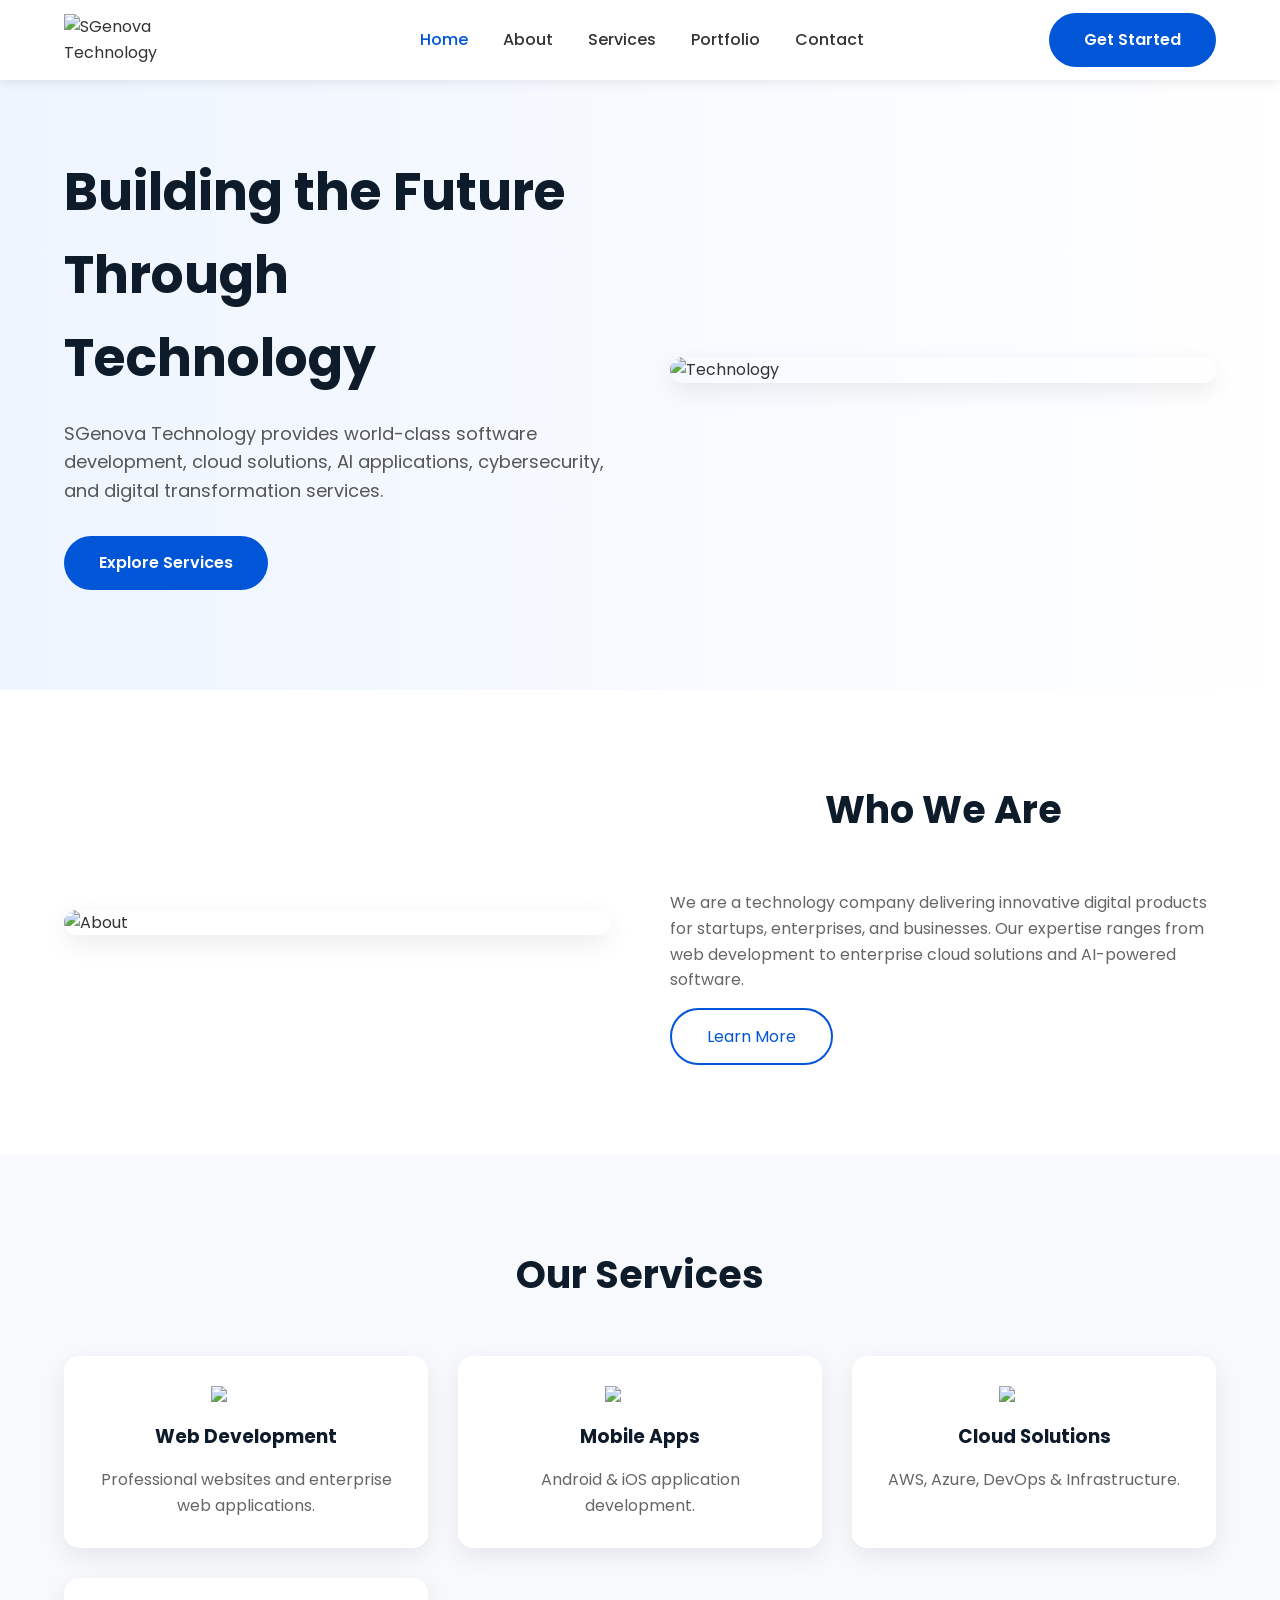
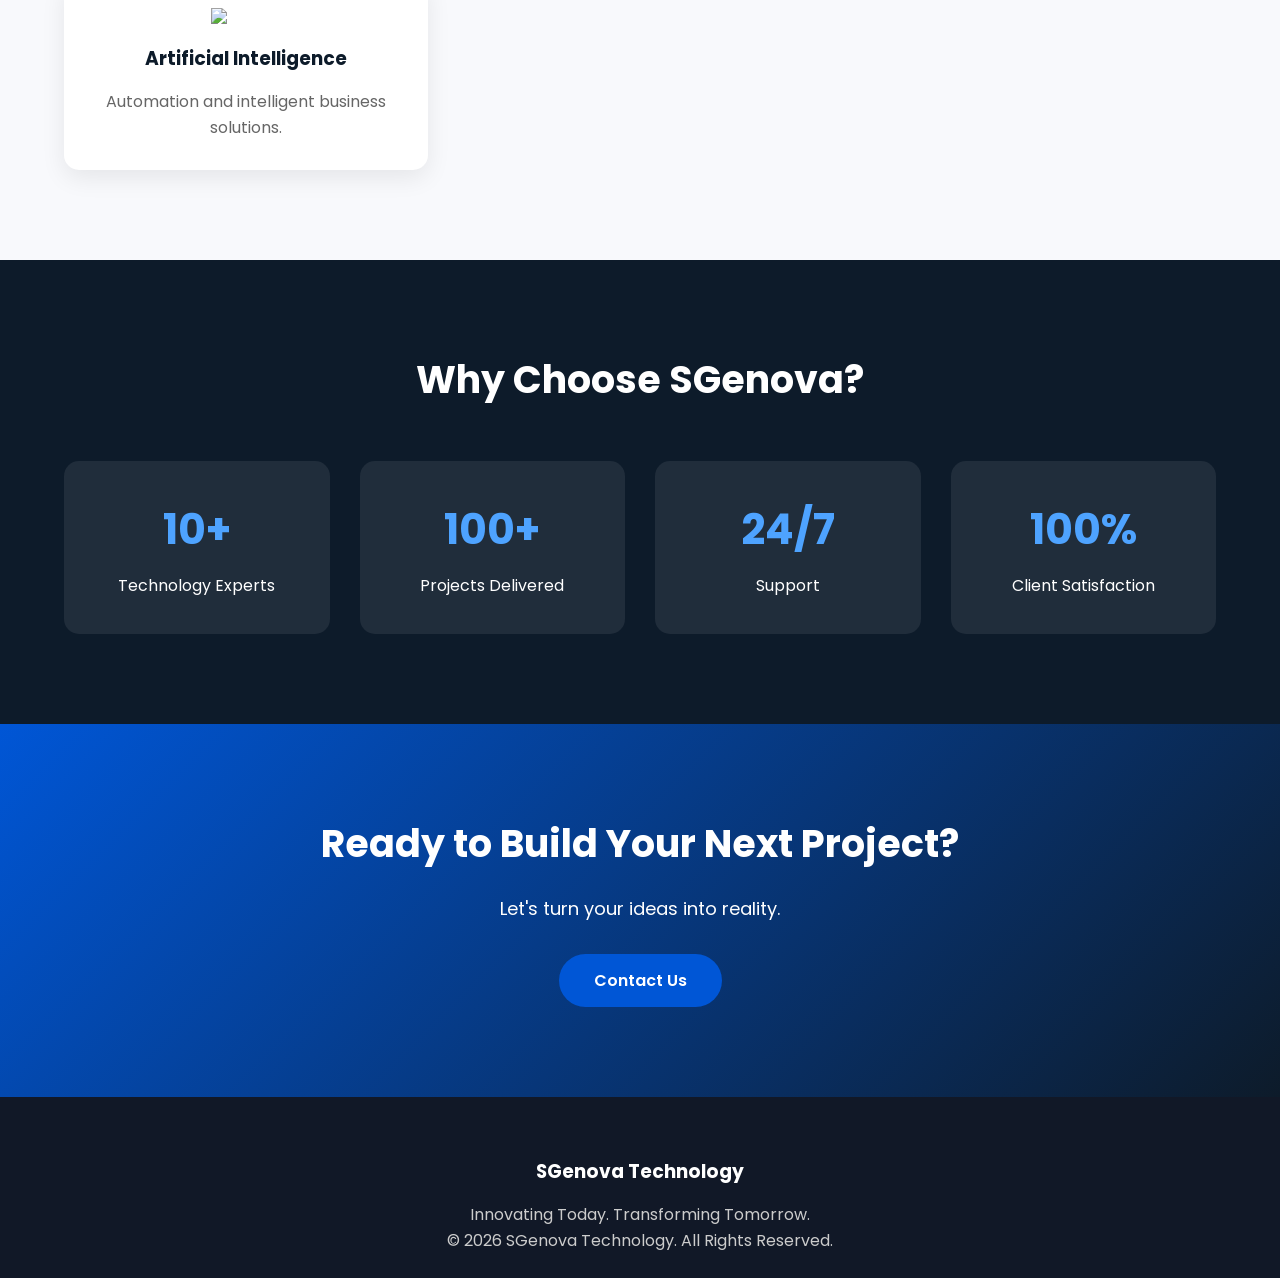
==== Frontend/index.html @ 68a5938a "c1" ====
<!DOCTYPE html>
<html lang="en">

<head>

    <meta charset="UTF-8">

    <meta name="viewport" content="width=device-width, initial-scale=1.0">

    <title>SGenova Technology | Digital Innovation</title>

    <link rel="stylesheet" href="css/style.css">

    <link rel="stylesheet" href="css/responsive.css">

    <link rel="stylesheet" href="css/animations.css">

    <link rel="preconnect" href="https://fonts.googleapis.com">

    <link rel="preconnect" href="https://fonts.gstatic.com" crossorigin>

    <link href="https://fonts.googleapis.com/css2?family=Poppins:wght@300;400;500;600;700;800&display=swap"
        rel="stylesheet">

</head>

<body>

    <!-- Header -->

    <header>

        <div class="container">

            <nav>

                <div class="logo">

                    <img src="images/logo.png" alt="SGenova Technology">

                </div>

                <ul>

                    <li><a href="index.html" class="active">Home</a></li>

                    <li><a href="about.html">About</a></li>

                    <li><a href="services.html">Services</a></li>

                    <li><a href="portfolio.html">Portfolio</a></li>

                    <li><a href="contact.html">Contact</a></li>

                </ul>

                <a href="contact.html" class="btn">Get Started</a>

            </nav>

        </div>

    </header>



    <!-- Hero -->

    <section class="hero">

        <div class="container hero-content">

            <div class="hero-text">

                <h1>Building the Future Through Technology</h1>

                <p>

                    SGenova Technology provides world-class software development,

                    cloud solutions, AI applications, cybersecurity,

                    and digital transformation services.

                </p>

                <a href="services.html" class="btn">Explore Services</a>

            </div>

            <div class="hero-image">

                <img src="images/hero-bg.jpg" alt="Technology">

            </div>

        </div>

    </section>



    <!-- About -->

    <section class="about-preview">

        <div class="container grid-2">

            <img src="images/about.jpg" alt="About">

            <div>

                <h2>Who We Are</h2>

                <p>

                    We are a technology company delivering innovative digital

                    products for startups, enterprises, and businesses.

                    Our expertise ranges from web development to enterprise

                    cloud solutions and AI-powered software.

                </p>

                <a href="about.html" class="btn-outline">Learn More</a>

            </div>

        </div>

    </section>



    <!-- Services -->

    <section class="services">

        <div class="container">

            <h2>Our Services</h2>

            <div class="cards">

                <div class="card">

                    <img src="images/web-development.png">

                    <h3>Web Development</h3>

                    <p>Professional websites and enterprise web applications.</p>

                </div>

                <div class="card">

                    <img src="images/mobile-app.png">

                    <h3>Mobile Apps</h3>

                    <p>Android & iOS application development.</p>

                </div>

                <div class="card">

                    <img src="images/cloud.png">

                    <h3>Cloud Solutions</h3>

                    <p>AWS, Azure, DevOps & Infrastructure.</p>

                </div>

                <div class="card">

                    <img src="images/ai.png">

                    <h3>Artificial Intelligence</h3>

                    <p>Automation and intelligent business solutions.</p>

                </div>

            </div>

        </div>

    </section>



    <!-- Why Choose -->

    <section class="why">

        <div class="container">

            <h2>Why Choose SGenova?</h2>

            <div class="features">

                <div>

                    <h3>10+</h3>

                    <p>Technology Experts</p>

                </div>

                <div>

                    <h3>100+</h3>

                    <p>Projects Delivered</p>

                </div>

                <div>

                    <h3>24/7</h3>

                    <p>Support</p>

                </div>

                <div>

                    <h3>100%</h3>

                    <p>Client Satisfaction</p>

                </div>

            </div>

        </div>

    </section>



    <!-- CTA -->

    <section class="cta">

        <div class="container">

            <h2>Ready to Build Your Next Project?</h2>

            <p>Let's turn your ideas into reality.</p>

            <a href="contact.html" class="btn">Contact Us</a>

        </div>

    </section>



    <!-- Footer -->

    <footer>

        <div class="container">

            <h3>SGenova Technology</h3>

            <p>Innovating Today. Transforming Tomorrow.</p>

            <p>© 2026 SGenova Technology. All Rights Reserved.</p>

        </div>

    </footer>

    <script src="js/script.js"></script>

</body>

</html>
---- Frontend/css/style.css ----
/*====================================
    SGenova Technologies
    Main Stylesheet
=====================================*/

/* Google Font */
@import url('https://fonts.googleapis.com/css2?family=Poppins:wght@300;400;500;600;700;800&display=swap');

/* Reset */

*{
    margin:0;
    padding:0;
    box-sizing:border-box;
}

html{
    scroll-behavior:smooth;
}

body{
    font-family:'Poppins',sans-serif;
    line-height:1.6;
    color:#333;
    background:#fff;
}

/* Variables */

:root{

    --primary:#0056d6;
    --secondary:#0d1b2a;
    --light:#f5f7fa;
    --white:#ffffff;
    --dark:#222;
    --shadow:0 8px 25px rgba(0,0,0,.08);

}

/* Container */

.container{

    width:90%;
    max-width:1200px;
    margin:auto;

}

/* Images */

img{

    width:100%;
    display:block;

}

/* Links */

a{

    text-decoration:none;

}

/* Lists */

ul{

    list-style:none;

}

/* Buttons */

.btn{

    display:inline-block;
    padding:14px 35px;
    background:var(--primary);
    color:#fff;
    border-radius:50px;
    font-weight:600;
    transition:.3s;

}

.btn:hover{

    background:#003f9e;
    transform:translateY(-3px);

}

.btn-outline{

    display:inline-block;
    padding:14px 35px;
    border:2px solid var(--primary);
    color:var(--primary);
    border-radius:50px;
    transition:.3s;

}

.btn-outline:hover{

    background:var(--primary);
    color:#fff;

}

/* Header */

header{

    position:fixed;
    width:100%;
    top:0;
    left:0;
    background:#fff;
    box-shadow:0 3px 10px rgba(0,0,0,.08);
    z-index:1000;

}

nav{

    display:flex;
    justify-content:space-between;
    align-items:center;
    height:80px;

}

.logo img{

    width:170px;

}

nav ul{

    display:flex;
    gap:35px;

}

nav ul li a{

    color:#333;
    font-weight:500;
    transition:.3s;

}

nav ul li a:hover,
nav ul li a.active{

    color:var(--primary);

}

/* Hero */

.hero{

    padding:150px 0 100px;
    background:linear-gradient(to right,#eef5ff,#ffffff);

}

.hero-content{

    display:grid;
    grid-template-columns:repeat(2,1fr);
    gap:60px;
    align-items:center;

}

.hero-text h1{

    font-size:52px;
    color:var(--secondary);
    margin-bottom:20px;

}

.hero-text p{

    font-size:18px;
    margin-bottom:30px;
    color:#555;

}

.hero-image img{

    border-radius:20px;
    box-shadow:var(--shadow);

}

/* Common Sections */

section{

    padding:90px 0;

}

section h2{

    text-align:center;
    font-size:38px;
    color:var(--secondary);
    margin-bottom:50px;

}

/* Grid */

.grid-2{

    display:grid;
    grid-template-columns:repeat(2,1fr);
    gap:60px;
    align-items:center;

}

/* Cards */

.cards{

    display:grid;
    grid-template-columns:repeat(auto-fit,minmax(280px,1fr));
    gap:30px;

}

.card{

    background:#fff;
    padding:30px;
    border-radius:15px;
    box-shadow:var(--shadow);
    transition:.3s;

}

.card:hover{

    transform:translateY(-10px);

}

.card img{

    width:80px;
    margin-bottom:20px;

}

.card h3{

    margin-bottom:15px;
    color:var(--secondary);

}

.card p{

    color:#666;

}



/*====================================
    ABOUT SECTION
=====================================*/

.about-preview img,
.about-company img{
    border-radius:15px;
    box-shadow:var(--shadow);
}

.about-preview p,
.about-company p{
    margin:15px 0;
    color:#666;
    font-size:16px;
}

/*====================================
    PAGE BANNER
=====================================*/

.page-banner{
    background:linear-gradient(135deg,#0056d6,#0d1b2a);
    color:#fff;
    text-align:center;
    padding:140px 0 80px;
}

.page-banner h1{
    font-size:48px;
    margin-bottom:15px;
}

.page-banner p{
    font-size:18px;
    opacity:.9;
}

/*====================================
    SERVICES
=====================================*/

.services{
    background:#f8f9fc;
}

.services .card{
    text-align:center;
}

.services .card img{
    width:70px;
    margin:0 auto 20px;
}

.services .card h3{
    margin-bottom:15px;
}

.services .card:hover{
    background:#fff;
}

/*====================================
    PROCESS
=====================================*/

.process{
    background:#fff;
}

.process .card{
    text-align:center;
}

.process .card h3{
    font-size:42px;
    color:var(--primary);
}

/*====================================
    TECHNOLOGIES
=====================================*/

.technologies{
    background:#f5f7fa;
}

.tech-grid{
    display:grid;
    grid-template-columns:repeat(auto-fit,minmax(160px,1fr));
    gap:20px;
}

.tech-grid div{
    background:#fff;
    padding:20px;
    text-align:center;
    border-radius:12px;
    font-weight:600;
    box-shadow:var(--shadow);
    transition:.3s;
}

.tech-grid div:hover{
    background:var(--primary);
    color:#fff;
    transform:translateY(-5px);
}

/*====================================
    WHY CHOOSE US
=====================================*/

.why{
    background:#0d1b2a;
    color:#fff;
}

.why h2{
    color:#fff;
}

.features{
    display:grid;
    grid-template-columns:repeat(auto-fit,minmax(220px,1fr));
    gap:30px;
    text-align:center;
}

.features div{
    padding:35px;
    background:rgba(255,255,255,.08);
    border-radius:15px;
}

.features h3{
    font-size:42px;
    color:#4ea3ff;
}

.features p{
    margin-top:10px;
}

/*====================================
    PORTFOLIO
=====================================*/

.portfolio{
    background:#fff;
}

.portfolio .card{
    overflow:hidden;
}

.portfolio .card img{
    width:100%;
    height:220px;
    object-fit:cover;
    border-radius:12px;
    margin-bottom:20px;
}

.portfolio .card:hover img{
    transform:scale(1.05);
    transition:.4s;
}

.tag{
    display:inline-block;
    margin-top:15px;
    padding:8px 18px;
    background:var(--primary);
    color:#fff;
    border-radius:30px;
    font-size:13px;
}

/*====================================
    INDUSTRIES
=====================================*/

.industries{
    background:#f8f9fc;
}

.industries .card{
    text-align:center;
}

/*====================================
    TEAM
=====================================*/

.team{
    background:#fff;
}

.team .card{
    text-align:center;
}

.team img{
    width:160px;
    height:160px;
    border-radius:50%;
    object-fit:cover;
    margin:auto;
    margin-bottom:20px;
}

/*====================================
    TESTIMONIALS
=====================================*/

.testimonials{
    background:#f5f7fa;
}

.testimonials .card{
    text-align:center;
}

.testimonials p{
    font-style:italic;
    color:#555;
}

.testimonials h4{
    margin-top:20px;
    color:var(--primary);
}

/*====================================
    CONTACT
=====================================*/

.contact{
    background:#fff;
}

.contact-form{
    background:#fff;
    padding:40px;
    border-radius:15px;
    box-shadow:var(--shadow);
}

.contact-form h2{
    text-align:left;
    margin-bottom:25px;
}

.contact-form input,
.contact-form textarea{
    width:100%;
    padding:15px;
    margin-bottom:20px;
    border:1px solid #ddd;
    border-radius:10px;
    font-size:15px;
    font-family:Poppins,sans-serif;
}

.contact-form input:focus,
.contact-form textarea:focus{
    outline:none;
    border-color:var(--primary);
}

.contact-info{
    padding:20px;
}

.info-box{
    background:#f5f7fa;
    padding:25px;
    margin-bottom:20px;
    border-left:5px solid var(--primary);
    border-radius:10px;
}

.info-box h3{
    margin-bottom:10px;
    color:var(--secondary);
}

.map iframe{
    border-radius:15px;
    box-shadow:var(--shadow);
}

/*====================================
    CTA
=====================================*/

.cta{
    text-align:center;
    background:linear-gradient(135deg,#0056d6,#0d1b2a);
    color:#fff;
}

.cta h2{
    color:#fff;
    margin-bottom:20px;
}

.cta p{
    margin-bottom:30px;
    font-size:18px;
}

/*====================================
    FOOTER
=====================================*/

footer{
    background:#111827;
    color:#fff;
    padding:60px 0 25px;
    text-align:center;
}

.footer-grid{
    display:grid;
    grid-template-columns:repeat(auto-fit,minmax(250px,1fr));
    gap:40px;
    margin-bottom:30px;
    text-align:left;
}

footer h3,
footer h4{
    margin-bottom:15px;
}

footer ul li{
    margin-bottom:10px;
}

footer a{
    color:#ddd;
    transition:.3s;
}

footer a:hover{
    color:#4ea3ff;
}

footer p{
    color:#ccc;
}

/*====================================
    UTILITIES
=====================================*/

.text-center{
    text-align:center;
}

.mt-50{
    margin-top:50px;
}

.mb-50{
    margin-bottom:50px;
}

.shadow{
    box-shadow:var(--shadow);
}

.rounded{
    border-radius:15px;
}
---- Frontend/css/responsive.css ----
/*=========================================
    SGenova Technologies
    Responsive Stylesheet
==========================================*/

/* ===============================
   Large Devices (1200px)
================================ */

@media (max-width:1200px){

.container{
    width:95%;
}

.hero-text h1{
    font-size:46px;
}

section h2{
    font-size:34px;
}

}

/* ===============================
   Tablets (992px)
================================ */

@media (max-width:992px){

.hero-content,
.grid-2{

    grid-template-columns:1fr;
    text-align:center;

}

.hero{

    padding-top:130px;

}

.hero-image{

    order:-1;

}

.hero-text h1{

    font-size:42px;

}

.about-preview img,
.about-company img{

    margin:auto;

}

.features{

    grid-template-columns:repeat(2,1fr);

}

.footer-grid{

    grid-template-columns:repeat(2,1fr);

}

}

/* ===============================
   Mobile Navigation (768px)
================================ */

@media (max-width:768px){

header{

    position:relative;

}

nav{

    flex-direction:column;
    height:auto;
    padding:20px 0;

}

.logo{

    margin-bottom:20px;

}

nav ul{

    flex-direction:column;
    gap:15px;
    margin:20px 0;
    text-align:center;

}

.btn{

    padding:12px 25px;

}

.hero{

    padding:80px 0;

}

.hero-text h1{

    font-size:34px;

}

.hero-text p{

    font-size:16px;

}

.page-banner{

    padding:80px 0;

}

.page-banner h1{

    font-size:34px;

}

section{

    padding:70px 0;

}

section h2{

    font-size:30px;

}

.cards{

    grid-template-columns:1fr;

}

.features{

    grid-template-columns:1fr;

}

.tech-grid{

    grid-template-columns:repeat(2,1fr);

}

.contact{

    text-align:center;

}

.contact-form{

    padding:25px;

}

.footer-grid{

    grid-template-columns:1fr;
    text-align:center;

}

}

/* ===============================
   Small Phones (576px)
================================ */

@media (max-width:576px){

.container{

    width:92%;

}

.hero-text h1{

    font-size:28px;

}

.hero-text p{

    font-size:15px;

}

.page-banner h1{

    font-size:28px;

}

.page-banner p{

    font-size:15px;

}

section h2{

    font-size:26px;

}

.card{

    padding:20px;

}

.card h3{

    font-size:20px;

}

.tech-grid{

    grid-template-columns:1fr;

}

.features h3{

    font-size:32px;

}

.contact-form input,
.contact-form textarea{

    padding:12px;

}

.btn,
.btn-outline{

    display:block;
    width:100%;
    text-align:center;

}

.map iframe{

    height:300px;

}

}

/* ===============================
   Very Small Devices (400px)
================================ */

@media (max-width:400px){

.hero-text h1{

    font-size:24px;

}

.hero-text p{

    font-size:14px;

}

section{

    padding:50px 0;

}

.card{

    padding:15px;

}

.logo img{

    width:140px;

}

.page-banner{

    padding:60px 0;

}

}

/* ===============================
   Landscape Phones
================================ */

@media (max-height:500px){

.hero{

    padding:60px 0;

}

.page-banner{

    padding:60px 0;

}

}
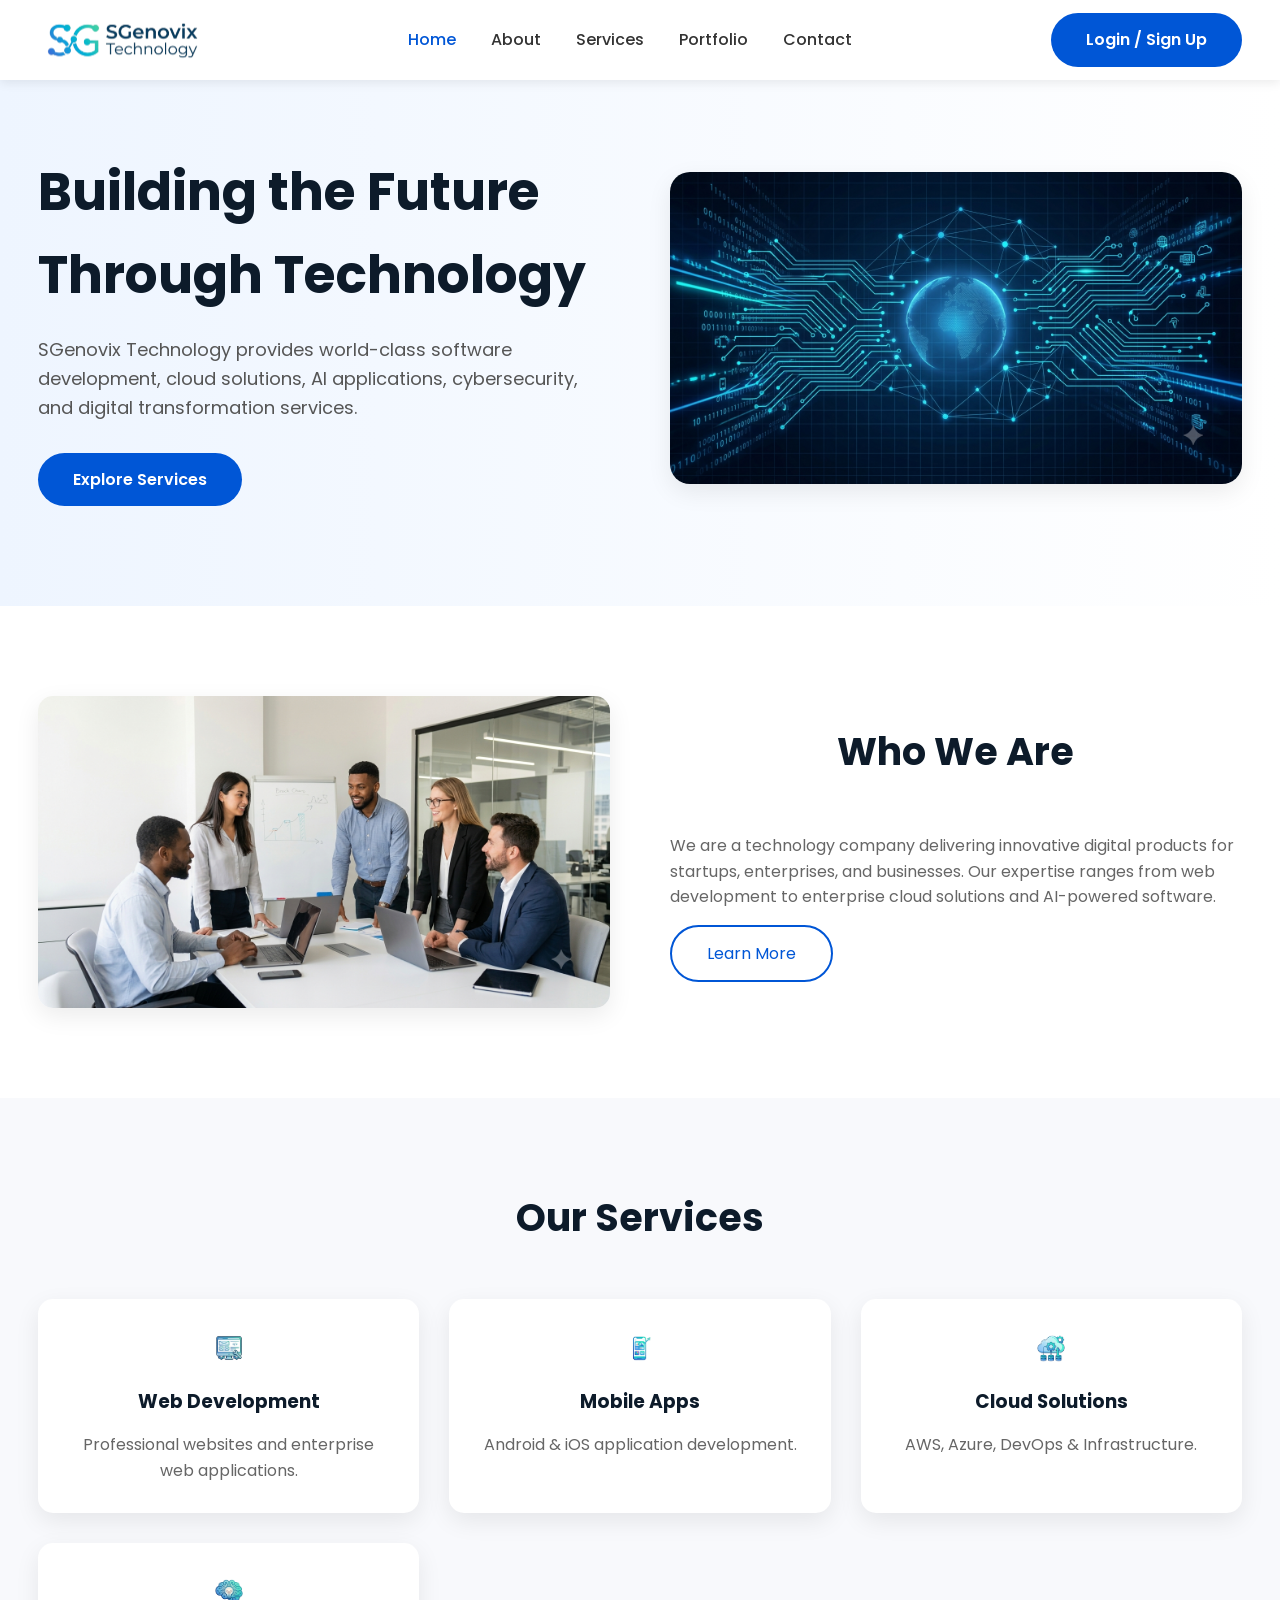
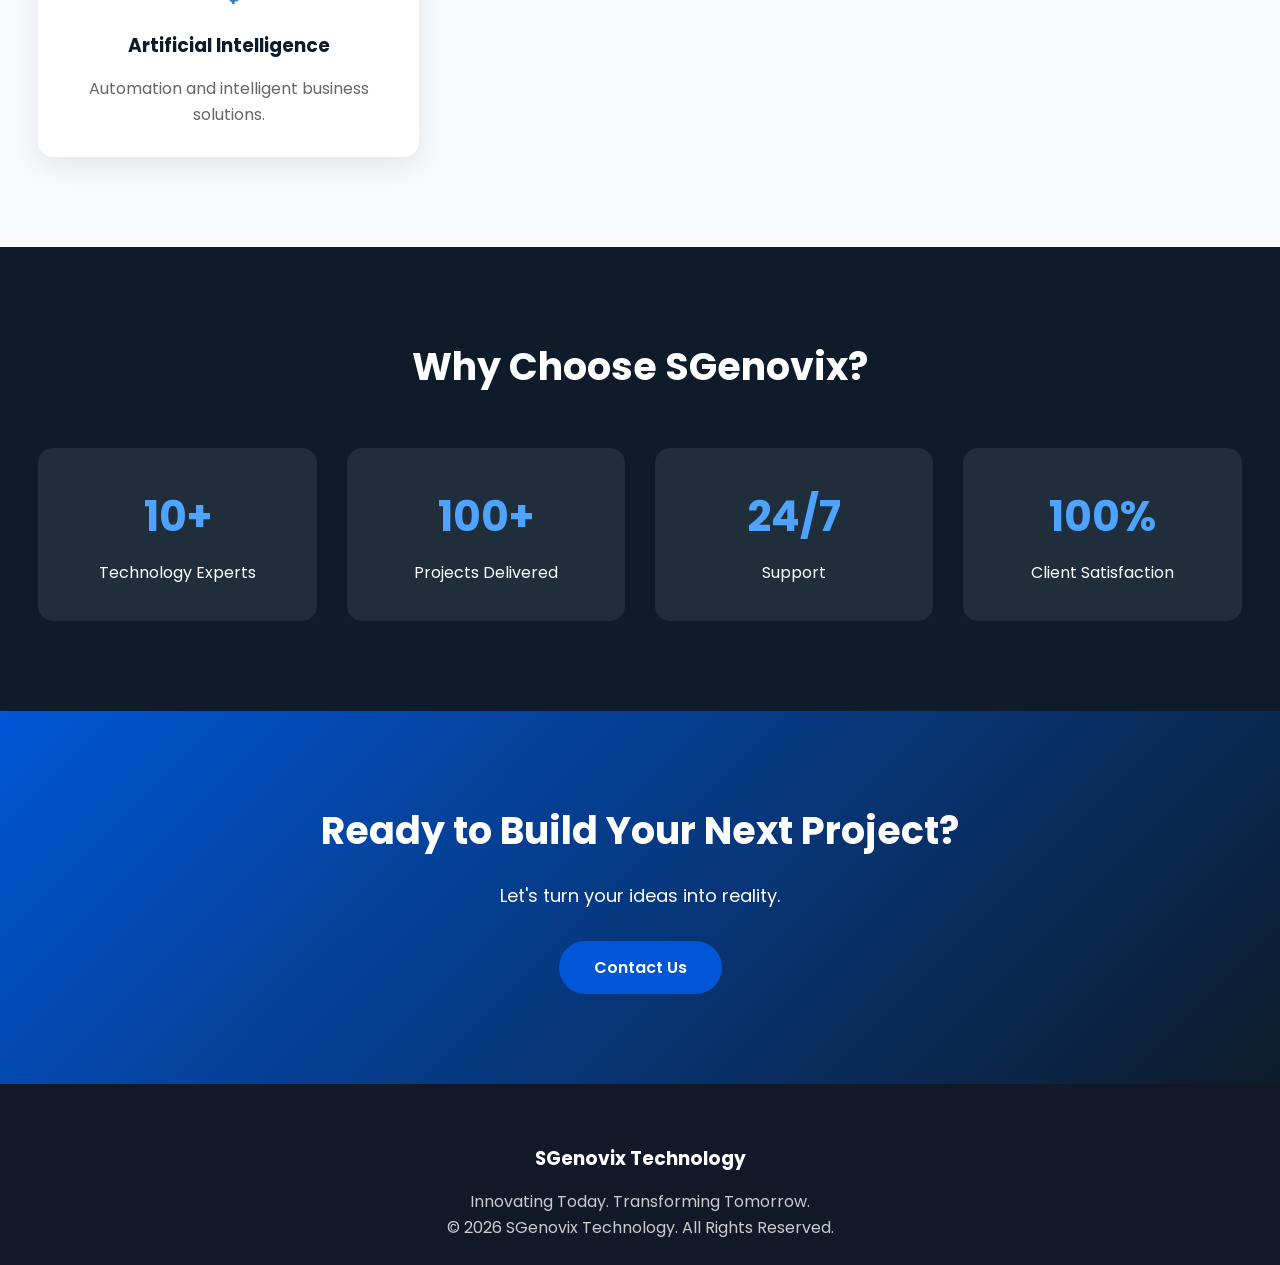
==== commit eea9b7f8: "22 c" ====
--- a/Frontend/index.html
+++ b/Frontend/index.html
@@ -7,7 +7,7 @@
 
     <meta name="viewport" content="width=device-width, initial-scale=1.0">
 
-    <title>SGenova Technology | Digital Innovation</title>
+    <title>SGenovix Technology | Digital Innovation</title>
 
     <link rel="stylesheet" href="css/style.css">
 
@@ -36,7 +36,7 @@
 
                 <div class="logo">
 
-                    <img src="images/logo.png" alt="SGenova Technology">
+                    <img src="images/logo.png" alt="SGenovix Technology">
 
                 </div>
 
@@ -54,7 +54,7 @@
 
                 </ul>
 
-                <a href="contact.html" class="btn">Get Started</a>
+                <a href="login.html" class="btn">Login / Sign Up</a>
 
             </nav>
 
@@ -76,7 +76,7 @@
 
                 <p>
 
-                    SGenova Technology provides world-class software development,
+                    SGenovix Technology provides world-class software development,
 
                     cloud solutions, AI applications, cybersecurity,
 
@@ -90,7 +90,7 @@
 
             <div class="hero-image">
 
-                <img src="images/hero-bg.jpg" alt="Technology">
+                <img src="images/hero-bg.png" alt="Technology">
 
             </div>
 
@@ -106,7 +106,7 @@
 
         <div class="container grid-2">
 
-            <img src="images/about.jpg" alt="About">
+            <img src="images/about.png" alt="About">
 
             <div>
 
@@ -198,7 +198,7 @@
 
         <div class="container">
 
-            <h2>Why Choose SGenova?</h2>
+            <h2>Why Choose SGenovix?</h2>
 
             <div class="features">
 
@@ -266,11 +266,11 @@
 
         <div class="container">
 
-            <h3>SGenova Technology</h3>
+            <h3>SGenovix Technology</h3>
 
             <p>Innovating Today. Transforming Tomorrow.</p>
 
-            <p>© 2026 SGenova Technology. All Rights Reserved.</p>
+            <p>© 2026 SGenovix Technology. All Rights Reserved.</p>
 
         </div>
 
--- a/Frontend/css/style.css
+++ b/Frontend/css/style.css
@@ -42,8 +42,8 @@
 
 .container{
 
-    width:90%;
-    max-width:1200px;
+    width:94%;
+    max-width:1400px;
     margin:auto;
 
 }
@@ -424,42 +424,208 @@
 .features p{
     margin-top:10px;
 }
-
-/*====================================
-    PORTFOLIO
+/*====================================
+        PREMIUM INFINITE PORTFOLIO
 =====================================*/
 
 .portfolio{
-    background:#fff;
-}
-
-.portfolio .card{
+    background:#f8fbff;
+    overflow:visible;
+}
+
+.portfolio-slider{
+
+    position:relative;
+
+    width:100%;
+
+    overflow:visible;
+
+    padding:10px 0;
+
+}
+
+.slider-track{
+
+    display:flex;
+
+    gap:30px;
+
+    transition:transform .6s ease;
+
+    will-change:transform;
+
+}
+
+.slider-track.dragging{
+
+    transition:none;
+
+    cursor:grabbing;
+
+}
+
+.slider-track .card{
+
+    min-width:350px;
+
+    max-width:350px;
+
+    background:#fff;
+
+    border-radius:18px;
+
     overflow:hidden;
-}
-
-.portfolio .card img{
+
+    box-shadow:0 15px 40px rgba(0,0,0,.08);
+
+    transition:.35s;
+
+    user-select:none;
+
+}
+
+.slider-track .card:hover{
+
+    transform:translateY(-12px);
+
+    box-shadow:0 25px 60px rgba(0,0,0,.15);
+
+}
+
+.slider-track .card img{
+
     width:100%;
-    height:220px;
-    object-fit:cover;
-    border-radius:12px;
-    margin-bottom:20px;
-}
-
-.portfolio .card:hover img{
-    transform:scale(1.05);
-    transition:.4s;
+
+    height:230px;
+
+    object-fit:contain;
+
+    background:#eef3fa;
+
+    transition:.5s;
+
+}
+
+.slider-track .card:hover img{
+
+    transform:scale(1.06);
+
+}
+
+.slider-track .card h3{
+
+    padding:22px 22px 10px;
+
+    color:#0d1b2a;
+
+    font-size:24px;
+
+}
+
+.slider-track .card p{
+
+    padding:0 22px;
+
+    color:#666;
+
+    line-height:1.7;
+
+    min-height:95px;
+
 }
 
 .tag{
+
     display:inline-block;
-    margin-top:15px;
-    padding:8px 18px;
-    background:var(--primary);
-    color:#fff;
-    border-radius:30px;
-    font-size:13px;
-}
-
+
+    margin:22px;
+
+    padding:10px 20px;
+
+    background:#0056d6;
+
+    color:#fff;
+
+    border-radius:50px;
+
+    font-size:14px;
+
+}
+
+.slider-btn{
+
+    position:absolute;
+
+    top:50%;
+
+    transform:translateY(-50%);
+
+    width:56px;
+
+    height:56px;
+
+    border:none;
+
+    border-radius:50%;
+
+    background:#fff;
+
+    color:#0056d6;
+
+    font-size:28px;
+
+    box-shadow:0 10px 30px rgba(0,0,0,.15);
+
+    cursor:pointer;
+
+    transition:.3s;
+
+    z-index:100;
+
+}
+
+.slider-btn:hover{
+
+    background:#0056d6;
+
+    color:#fff;
+
+}
+
+.prev{
+
+    left:-50px;
+
+}
+
+.next{
+
+    right:-50px;
+
+}
+
+/*====================================
+        Slider Drag
+=====================================*/
+
+.slider-track{
+
+    cursor:grab;
+
+}
+
+.slider-track.dragging{
+
+    cursor:grabbing;
+
+}
+
+.slider-track .card{
+
+    flex-shrink:0;
+
+}
 /*====================================
     INDUSTRIES
 =====================================*/
@@ -657,4 +823,31 @@
 
 .rounded{
     border-radius:15px;
+}
+
+
+/*====================================
+        Slider Drag
+=====================================*/
+
+.slider-track{
+
+    cursor: grab;
+
+}
+
+.slider-track.dragging{
+
+    cursor: grabbing;
+
+    scroll-behavior: auto;
+
+    user-select: none;
+
+}
+
+.slider-track .card{
+
+    user-select: none;
+
 }
--- a/Frontend/css/responsive.css
+++ b/Frontend/css/responsive.css
@@ -158,10 +158,18 @@
     font-size:30px;
 
 }
-
-.cards{
-
-    grid-template-columns:1fr;
+/* Portfolio Slider */
+
+.slider-track .card{
+
+    flex:0 0 48%;
+
+}
+
+.slider-btn{
+
+    width:50px;
+    height:50px;
 
 }
 
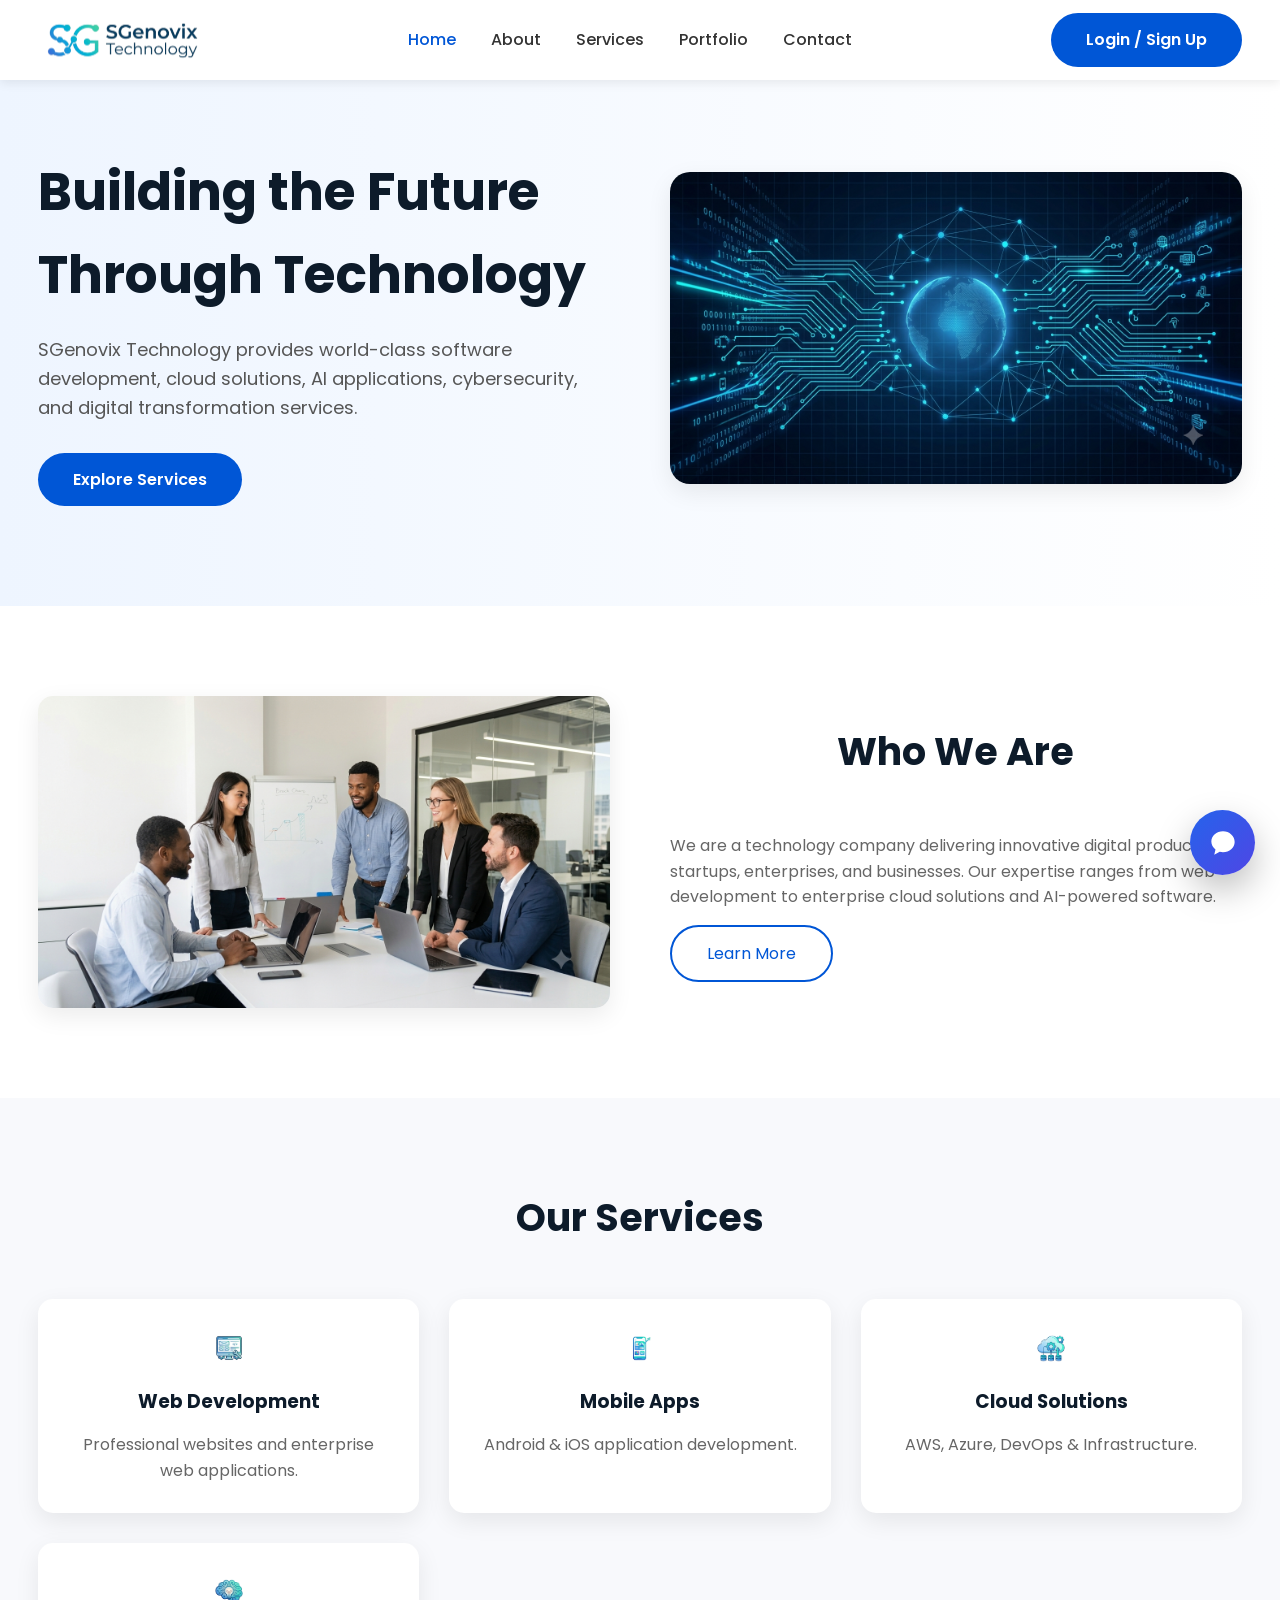
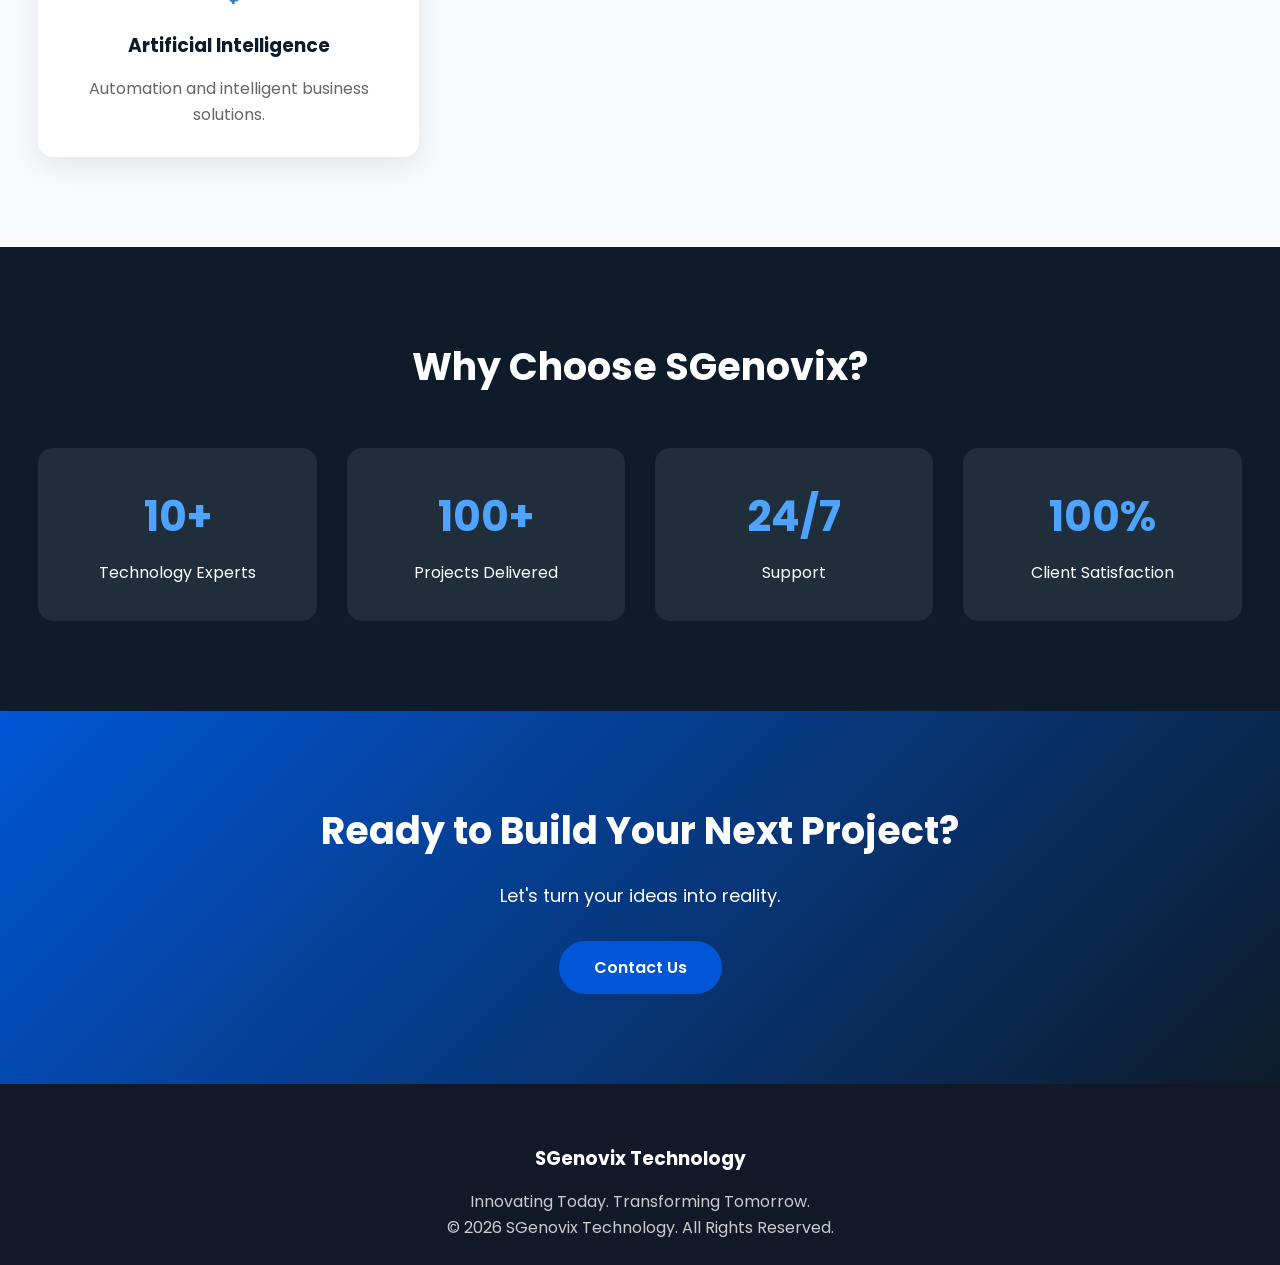
==== commit 36fe9313: "chatbot" ====
--- a/Frontend/index.html
+++ b/Frontend/index.html
@@ -24,6 +24,25 @@
 
 </head>
 
+<div id="chatbot-container"></div>
+
+<script>
+
+    fetch("chatbot.html")
+
+        .then(response => response.text())
+
+        .then(html => {
+
+            document.getElementById("chatbot-container").innerHTML = html;
+
+        });
+
+</script>
+
+<link rel="stylesheet" href="css/chatbot.css">
+
+<script src="js/chatbot.js"></script>
 <body>
 
     <!-- Header -->
--- a/Frontend/css/chatbot.css
+++ b/Frontend/css/chatbot.css
@@ -0,0 +1,434 @@
+/* ===========================
+   SGenovix AI Chatbot
+=========================== */
+
+#chatbot {
+    position: fixed;
+    bottom: 25px;
+    right: 25px;
+    z-index: 99999;
+    font-family: 'Segoe UI', sans-serif;
+}
+
+/* Floating Button */
+
+#chat-toggle {
+    width: 65px;
+    height: 65px;
+    border: none;
+    border-radius: 50%;
+    cursor: pointer;
+    background: linear-gradient(135deg, #2563eb, #4f46e5);
+    color: white;
+    display: flex;
+    align-items: center;
+    justify-content: center;
+    box-shadow: 0 15px 35px rgba(0, 0, 0, .25);
+    transition: .3s;
+}
+
+#chat-toggle:hover {
+    transform: scale(1.08);
+}
+
+#chat-toggle svg {
+    width: 28px;
+    height: 28px;
+}
+
+/* Chat Window */
+
+#chat-window {
+
+    width: 380px;
+    height: 600px;
+
+    position: absolute;
+    bottom: 85px;
+    right: 0;
+
+    background: #ffffff;
+
+    border-radius: 20px;
+
+    overflow: hidden;
+
+    display: none;
+
+    flex-direction: column;
+
+    box-shadow: 0 20px 60px rgba(0, 0, 0, .25);
+
+    animation: popup .35s ease;
+
+}
+
+@keyframes popup {
+
+    from {
+
+        opacity: 0;
+
+        transform: translateY(30px);
+
+    }
+
+    to {
+
+        opacity: 1;
+
+        transform: translateY(0);
+
+    }
+
+}
+
+/* Header */
+
+.chat-header {
+
+    height: 75px;
+
+    background: linear-gradient(135deg, #2563eb, #4f46e5);
+
+    display: flex;
+
+    align-items: center;
+
+    padding: 15px;
+
+    color: white;
+
+}
+
+.chat-avatar {
+
+    width: 48px;
+
+    height: 48px;
+
+    background: white;
+
+    border-radius: 50%;
+
+    display: flex;
+
+    justify-content: center;
+
+    align-items: center;
+
+    font-size: 24px;
+
+    margin-right: 12px;
+
+}
+
+.chat-title {
+
+    flex: 1;
+
+}
+
+.chat-title h3 {
+
+    margin: 0;
+
+    font-size: 18px;
+
+}
+
+.chat-title span {
+
+    font-size: 12px;
+
+    opacity: .85;
+
+}
+
+#close-chat {
+
+    border: none;
+
+    background: none;
+
+    color: white;
+
+    font-size: 20px;
+
+    cursor: pointer;
+
+}
+
+/* Messages */
+
+#chat-messages {
+
+    flex: 1;
+
+    padding: 20px;
+
+    overflow-y: auto;
+
+    background: #f7f9fc;
+
+    display: flex;
+
+    flex-direction: column;
+
+    gap: 15px;
+
+}
+
+/* Bot Message */
+
+.bot-message {
+
+    background: white;
+
+    padding: 12px 15px;
+
+    border-radius: 15px;
+
+    max-width: 85%;
+
+    box-shadow: 0 2px 8px rgba(0, 0, 0, .08);
+
+    font-size: 14px;
+
+    line-height: 1.6;
+
+}
+
+/* User Message */
+
+.user-message {
+
+    background: #2563eb;
+
+    color: white;
+
+    padding: 12px 15px;
+
+    border-radius: 15px;
+
+    align-self: flex-end;
+
+    max-width: 85%;
+
+    font-size: 14px;
+
+    line-height: 1.6;
+
+}
+
+/* Input */
+
+.chat-input {
+
+    height: 70px;
+
+    display: flex;
+
+    align-items: center;
+
+    padding: 10px;
+
+    border-top: 1px solid #ddd;
+
+    background: white;
+
+}
+
+#user-input {
+
+    flex: 1;
+
+    padding: 12px;
+
+    border-radius: 10px;
+
+    border: 1px solid #ccc;
+
+    outline: none;
+
+    font-size: 15px;
+
+}
+
+#send-message {
+
+    width: 48px;
+
+    height: 48px;
+
+    margin-left: 10px;
+
+    border: none;
+
+    border-radius: 10px;
+
+    cursor: pointer;
+
+    background: #2563eb;
+
+    color: white;
+
+    font-size: 18px;
+
+    transition: .3s;
+
+}
+
+#send-message:hover {
+
+    background: #1d4ed8;
+
+}
+
+/* Quick Questions */
+
+.quick-actions {
+
+    padding: 10px;
+
+    display: flex;
+
+    gap: 8px;
+
+    overflow-x: auto;
+
+    background: #fff;
+
+    border-top: 1px solid #eee;
+
+}
+
+.quick-actions button {
+
+    padding: 8px 12px;
+
+    border: none;
+
+    border-radius: 30px;
+
+    cursor: pointer;
+
+    background: #edf2ff;
+
+    color: #2563eb;
+
+    white-space: nowrap;
+
+    font-size: 13px;
+
+    transition: .3s;
+
+}
+
+.quick-actions button:hover {
+
+    background: #2563eb;
+
+    color: white;
+
+}
+
+/* Typing Indicator */
+
+#typing-indicator {
+
+    display: none;
+
+    padding: 10px 20px;
+
+}
+
+#typing-indicator span {
+
+    display: inline-block;
+
+    width: 8px;
+
+    height: 8px;
+
+    margin: 2px;
+
+    border-radius: 50%;
+
+    background: #999;
+
+    animation: typing 1.2s infinite;
+
+}
+
+#typing-indicator span:nth-child(2) {
+
+    animation-delay: .2s;
+
+}
+
+#typing-indicator span:nth-child(3) {
+
+    animation-delay: .4s;
+
+}
+
+@keyframes typing {
+
+    0%,
+    80%,
+    100% {
+
+        transform: scale(0);
+
+    }
+
+    40% {
+
+        transform: scale(1);
+
+    }
+
+}
+
+/* Scrollbar */
+
+#chat-messages::-webkit-scrollbar {
+
+    width: 6px;
+
+}
+
+#chat-messages::-webkit-scrollbar-thumb {
+
+    background: #bdbdbd;
+
+    border-radius: 20px;
+
+}
+
+/* Mobile */
+
+@media(max-width:600px) {
+
+    #chat-window {
+
+        width: 95vw;
+
+        height: 80vh;
+
+        right: -10px;
+
+        bottom: 90px;
+
+    }
+
+    #chat-toggle {
+
+        width: 60px;
+
+        height: 60px;
+
+    }
+
+}
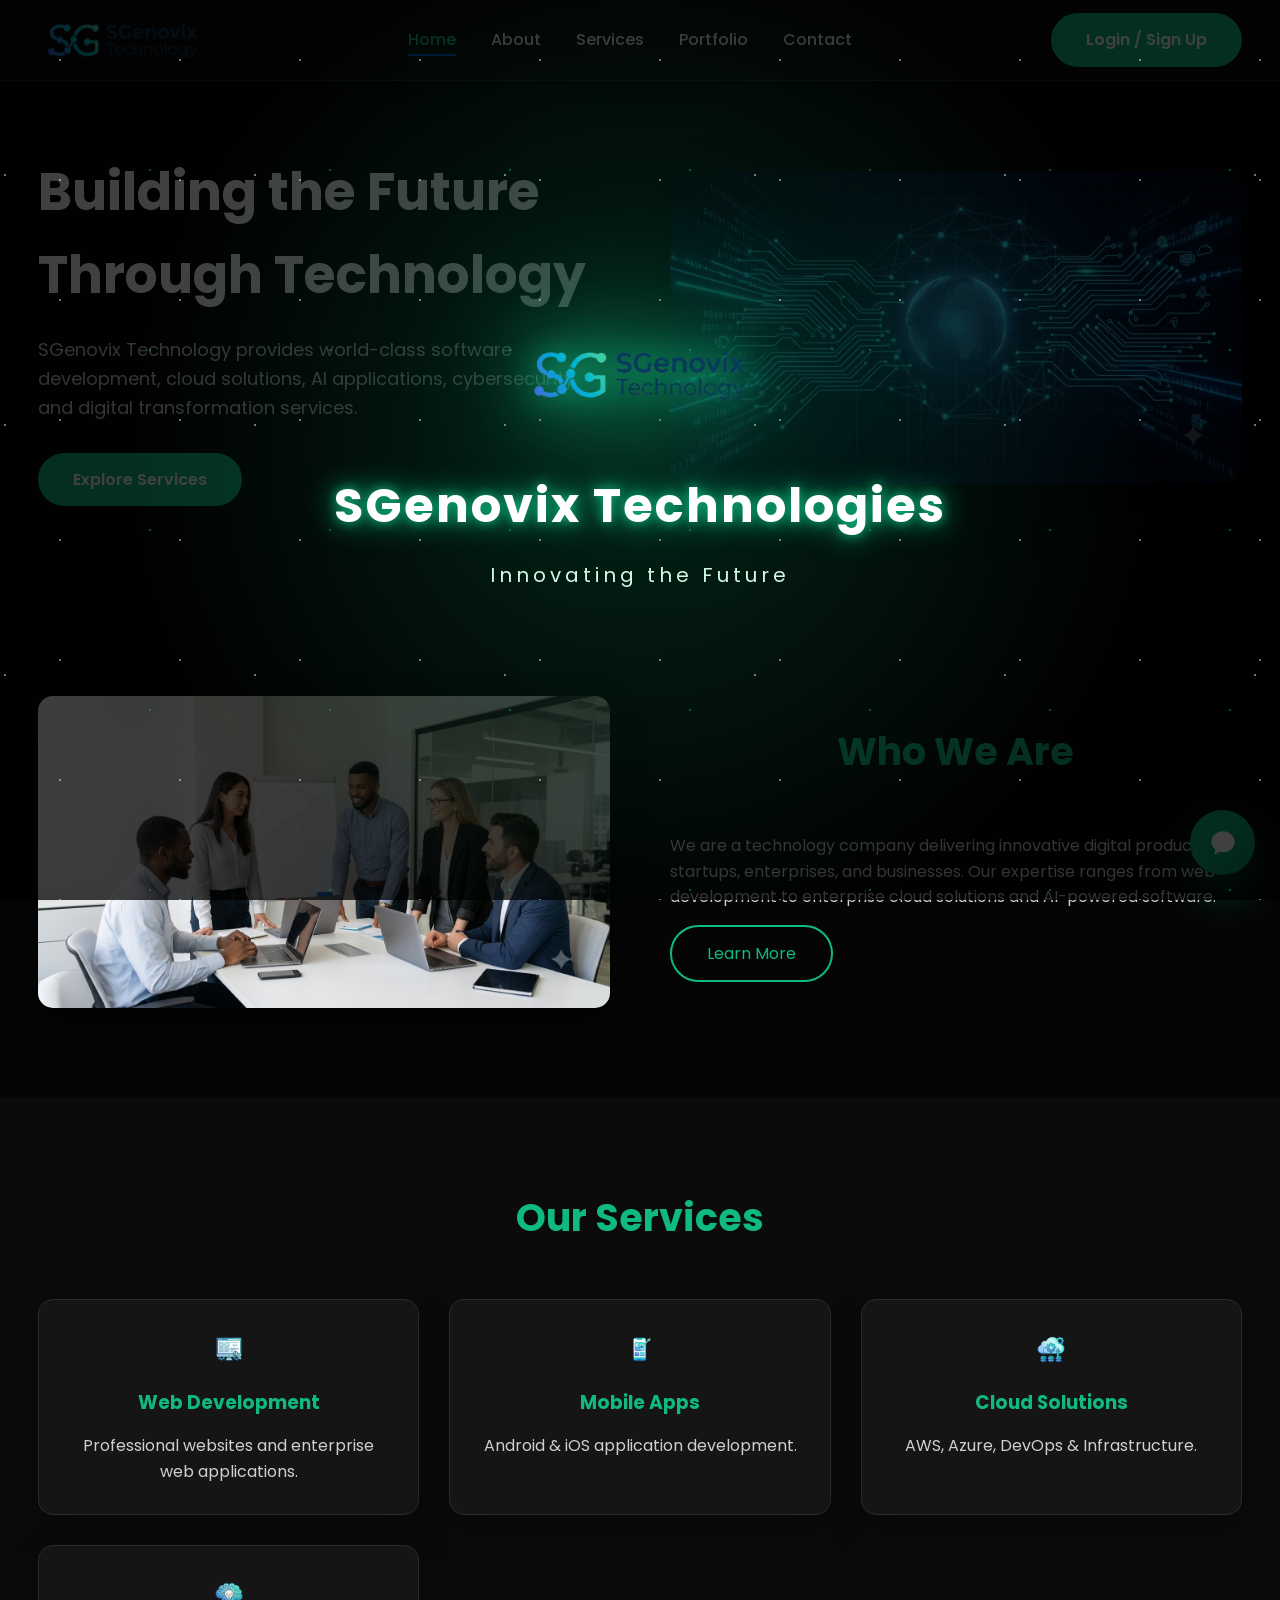
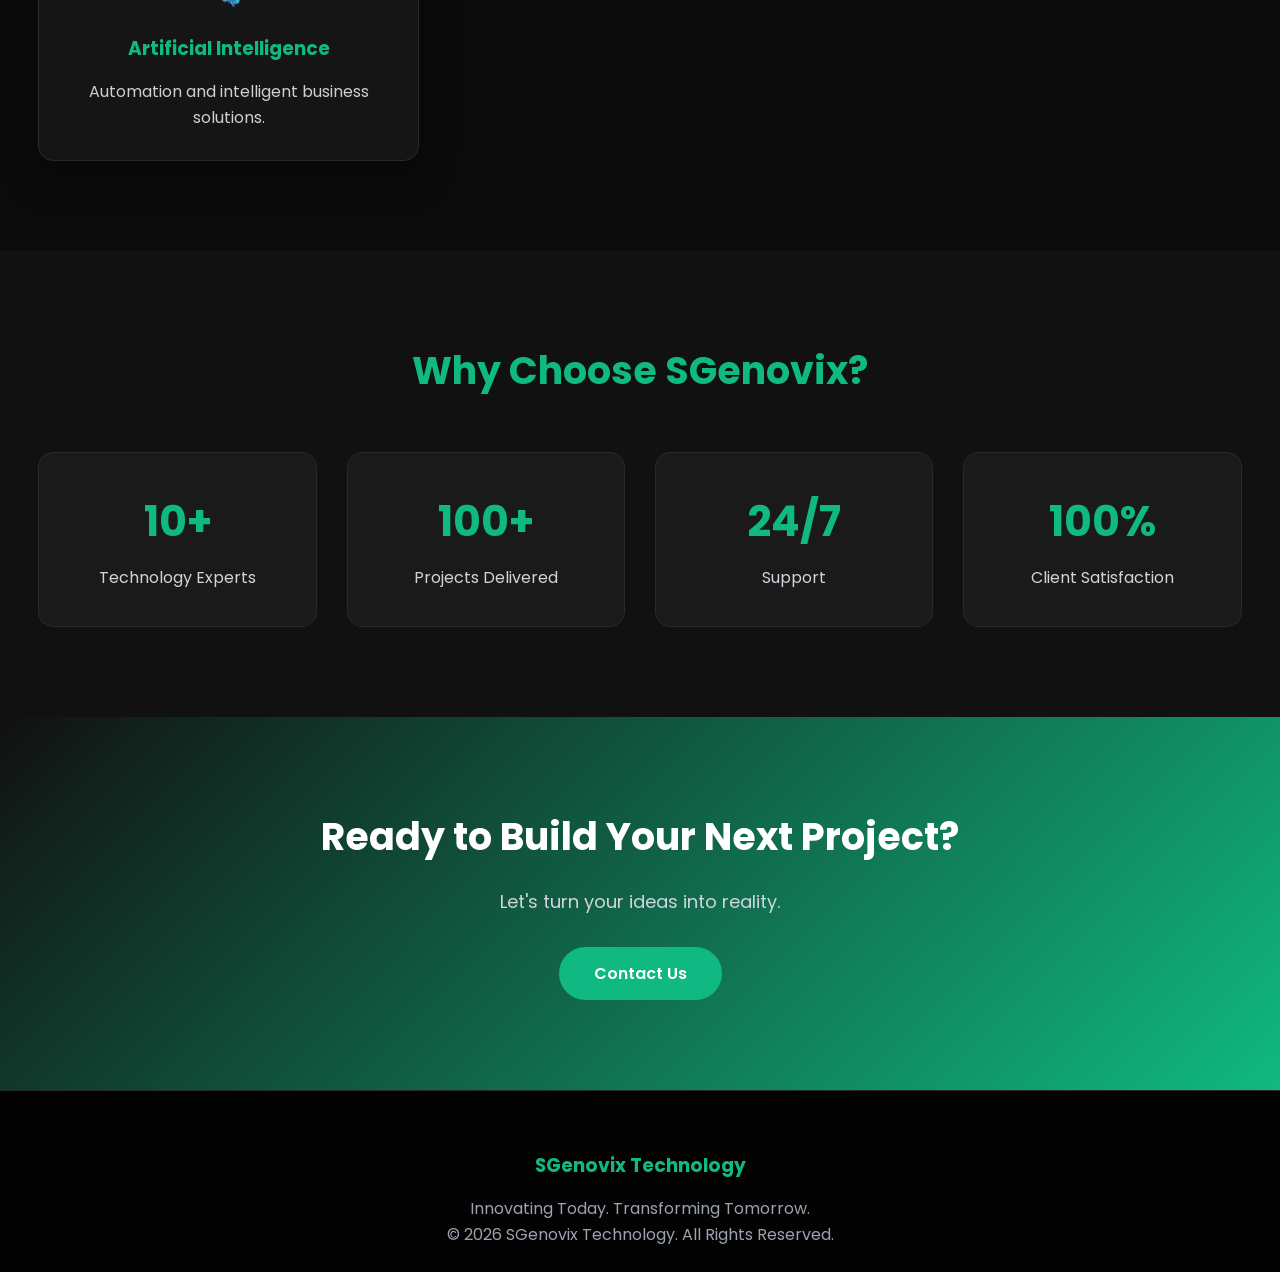
==== commit fdf6986f: "colour changed" ====
--- a/Frontend/index.html
+++ b/Frontend/index.html
@@ -44,6 +44,22 @@
 
 <script src="js/chatbot.js"></script>
 <body>
+    <!-- ================= PRELOADER ================= -->
+    
+    <div id="preloader">
+    
+        <div class="logo-wrapper">
+    
+            <img src="images/logo.png" alt="SGenovix Logo" id="loader-logo">
+    
+            <h1>SGenovix Technologies</h1>
+    
+            <p>Innovating the Future</p>
+    
+        </div>
+    
+    </div>
+    <div class="shooting-star"></div>
 
     <!-- Header -->
 
--- a/Frontend/css/style.css
+++ b/Frontend/css/style.css
@@ -1,607 +1,1037 @@
 /*====================================
-    SGenova Technologies
-    Main Stylesheet
-=====================================*/
+    SGenovix Premium Preloader
+=====================================*/
+
+/* ================= PRELOADER ================= */
+
+#preloader {
+
+    position: fixed;
+    inset: 0;
+
+    display: flex;
+    justify-content: center;
+    align-items: center;
+
+    overflow: hidden;
+
+    background:
+        linear-gradient(rgba(0, 0, 0, .75), rgba(0, 0, 0, .75)),
+        url("../images/universe-bg11.png") center center/cover no-repeat;
+
+    z-index: 999999;
+
+    transition: opacity .8s ease, visibility .8s ease;
+
+}
+
+#preloader.hide {
+
+    opacity: 0;
+
+    visibility: hidden;
+
+}
+
+/* ================= Galaxy Glow ================= */
+
+#preloader::before {
+
+    content: "";
+
+    position: absolute;
+
+    inset: 0;
+
+    background:
+        radial-gradient(circle at center,
+            rgba(16, 185, 129, .18),
+            transparent 65%);
+
+    animation: galaxyPulse 5s ease-in-out infinite;
+
+}
+
+/* ================= Stars ================= */
+
+#preloader::after {
+
+    content: "";
+
+    position: absolute;
+
+    inset: 0;
+
+    background-image:
+        radial-gradient(#ffffff 1px, transparent 1px),
+        radial-gradient(#10B981 .8px, transparent .8px),
+        radial-gradient(#ffffff 1.2px, transparent 1.2px);
+
+    background-size:
+        120px 120px,
+        180px 180px,
+        250px 250px;
+
+    background-position:
+        0 0,
+        60px 80px,
+        130px 50px;
+
+    opacity: .45;
+
+    animation: starsMove 40s linear infinite;
+
+}
+
+/* ================= Logo ================= */
+
+.logo-wrapper {
+
+    position: relative;
+
+    z-index: 10;
+
+    display: flex;
+
+    flex-direction: column;
+
+    align-items: center;
+
+    justify-content: center;
+
+    text-align: center;
+
+}
+
+#loader-logo {
+
+    width: 240px;
+
+    opacity: 0;
+
+    animation: logoIntro 2.2s ease forwards;
+
+    filter:
+        drop-shadow(0 0 15px #10B981) drop-shadow(0 0 35px #10B981) drop-shadow(0 0 70px rgba(16, 185, 129, .75));
+
+}
+
+.logo-wrapper h1 {
+
+    margin-top: 28px;
+
+    font-size: 48px;
+
+    color: #fff;
+
+    font-weight: 700;
+
+    letter-spacing: 2px;
+
+    opacity: 0;
+
+    animation: titleFade 1s ease forwards;
+
+    animation-delay: 1.3s;
+
+    text-shadow:
+        0 0 12px #10B981,
+        0 0 30px #10B981;
+
+}
+
+.logo-wrapper p {
+
+    margin-top: 15px;
+
+    color: #D1FAE5;
+
+    font-size: 20px;
+
+    letter-spacing: 4px;
+
+    opacity: 0;
+
+    animation: taglineFade 1s ease forwards;
+
+    animation-delay: 1.8s;
+
+}
+
+/* ================= Shooting Star ================= */
+
+.shooting-star {
+
+    position: absolute;
+
+    top: 18%;
+
+    left: -20%;
+
+    width: 220px;
+
+    height: 2px;
+
+    background: linear-gradient(to right, #10B981, transparent);
+
+    box-shadow: 0 0 20px #10B981;
+
+    transform: rotate(-25deg);
+
+    animation: shootStar 4s linear infinite;
+
+}
+
+/* ================= Animations ================= */
+
+@keyframes logoIntro {
+
+    0% {
+
+        opacity: 0;
+
+        transform:
+            translateY(120px) scale(.15) rotate(-360deg);
+
+        filter: blur(15px);
+
+    }
+
+    60% {
+
+        opacity: 1;
+
+        transform:
+            translateY(-15px) scale(1.08);
+
+        filter: blur(0);
+
+    }
+
+    100% {
+
+        opacity: 1;
+
+        transform:
+            translateY(0) scale(1);
+
+    }
+
+}
+
+@keyframes titleFade {
+
+    from {
+
+        opacity: 0;
+
+        transform: translateY(25px);
+
+    }
+
+    to {
+
+        opacity: 1;
+
+        transform: translateY(0);
+
+    }
+
+}
+
+@keyframes taglineFade {
+
+    from {
+
+        opacity: 0;
+
+        letter-spacing: 15px;
+
+    }
+
+    to {
+
+        opacity: 1;
+
+        letter-spacing: 4px;
+
+    }
+
+}
+
+@keyframes galaxyPulse {
+
+    0% {
+
+        transform: scale(1);
+
+        opacity: .35;
+
+    }
+
+    100% {
+
+        transform: scale(1.15);
+
+        opacity: .75;
+
+    }
+
+}
+
+@keyframes starsMove {
+
+    from {
+
+        transform: translateY(0);
+
+    }
+
+    to {
+
+        transform: translateY(-250px);
+
+    }
+
+}
+
+@keyframes shootStar {
+
+    0% {
+
+        transform: translateX(0) translateY(0) rotate(-25deg);
+
+        opacity: 0;
+
+    }
+
+    10% {
+
+        opacity: 1;
+
+    }
+
+    100% {
+
+        transform:
+            translateX(1800px) translateY(450px) rotate(-25deg);
+
+        opacity: 0;
+
+    }
+
+}
 
 /* Google Font */
 @import url('https://fonts.googleapis.com/css2?family=Poppins:wght@300;400;500;600;700;800&display=swap');
 
 /* Reset */
 
-*{
-    margin:0;
-    padding:0;
-    box-sizing:border-box;
-}
-
-html{
-    scroll-behavior:smooth;
-}
-
-body{
-    font-family:'Poppins',sans-serif;
-    line-height:1.6;
-    color:#333;
-    background:#fff;
-}
-
-/* Variables */
-
-:root{
-
-    --primary:#0056d6;
-    --secondary:#0d1b2a;
-    --light:#f5f7fa;
-    --white:#ffffff;
-    --dark:#222;
-    --shadow:0 8px 25px rgba(0,0,0,.08);
+* {
+    margin: 0;
+    padding: 0;
+    box-sizing: border-box;
+}
+
+html {
+    scroll-behavior: smooth;
+}
+
+body {
+    font-family: 'Poppins', sans-serif;
+    line-height: 1.6;
+    color: #F3F4F6;
+    background: #050505;
+}
+
+/* ================= VARIABLES ================= */
+
+:root {
+
+    --primary: #10B981;
+    --secondary: #111111;
+
+    --light: #1A1A1A;
+
+    --white: #151515;
+
+    --dark: #F3F4F6;
+
+    --shadow: 0 8px 25px rgba(16, 185, 129, .12);
 
 }
 
 /* Container */
 
-.container{
-
-    width:94%;
-    max-width:1400px;
-    margin:auto;
+.container {
+
+    width: 94%;
+    max-width: 1400px;
+    margin: auto;
 
 }
 
 /* Images */
 
-img{
-
-    width:100%;
-    display:block;
+img {
+
+    width: 100%;
+    display: block;
 
 }
 
 /* Links */
 
-a{
-
-    text-decoration:none;
+a {
+
+    text-decoration: none;
 
 }
 
 /* Lists */
 
-ul{
-
-    list-style:none;
-
-}
-
-/* Buttons */
-
-.btn{
-
-    display:inline-block;
-    padding:14px 35px;
-    background:var(--primary);
-    color:#fff;
-    border-radius:50px;
-    font-weight:600;
-    transition:.3s;
-
-}
-
-.btn:hover{
-
-    background:#003f9e;
-    transform:translateY(-3px);
-
-}
-
-.btn-outline{
-
-    display:inline-block;
-    padding:14px 35px;
-    border:2px solid var(--primary);
-    color:var(--primary);
-    border-radius:50px;
-    transition:.3s;
-
-}
-
-.btn-outline:hover{
-
-    background:var(--primary);
-    color:#fff;
-
-}
-
-/* Header */
-
-header{
-
-    position:fixed;
-    width:100%;
-    top:0;
-    left:0;
-    background:#fff;
-    box-shadow:0 3px 10px rgba(0,0,0,.08);
-    z-index:1000;
-
-}
-
-nav{
-
-    display:flex;
-    justify-content:space-between;
-    align-items:center;
-    height:80px;
-
-}
-
-.logo img{
-
-    width:170px;
-
-}
-
-nav ul{
-
-    display:flex;
-    gap:35px;
-
-}
-
-nav ul li a{
-
-    color:#333;
-    font-weight:500;
-    transition:.3s;
+ul {
+
+    list-style: none;
+
+}
+
+/* ================= BUTTONS ================= */
+
+.btn {
+
+    display: inline-block;
+    padding: 14px 35px;
+
+    background: var(--primary);
+
+    color: #fff;
+
+    border-radius: 50px;
+
+    font-weight: 600;
+
+    transition: .3s;
+
+}
+
+.btn:hover {
+
+    background: #059669;
+
+    transform: translateY(-3px);
+
+    box-shadow: 0 10px 25px rgba(16, 185, 129, .35);
+
+}
+
+.btn-outline {
+
+    display: inline-block;
+
+    padding: 14px 35px;
+
+    border: 2px solid var(--primary);
+
+    color: var(--primary);
+
+    border-radius: 50px;
+
+    transition: .3s;
+
+}
+
+.btn-outline:hover {
+
+    background: var(--primary);
+
+    color: #fff;
+
+}
+
+/* ================= HEADER ================= */
+
+header {
+
+    position: fixed;
+
+    width: 100%;
+
+    top: 0;
+
+    left: 0;
+
+    background: #0B0B0B;
+
+    border-bottom: 1px solid #252525;
+
+    box-shadow: 0 3px 15px rgba(0, 0, 0, .45);
+
+    z-index: 1000;
+
+}
+
+nav {
+
+    display: flex;
+
+    justify-content: space-between;
+
+    align-items: center;
+
+    height: 80px;
+
+}
+
+.logo img {
+
+    width: 170px;
+
+}
+
+nav ul {
+
+    display: flex;
+
+    gap: 35px;
+
+}
+
+nav ul li a {
+
+    color: #E5E7EB;
+
+    font-weight: 500;
+
+    transition: .3s;
 
 }
 
 nav ul li a:hover,
-nav ul li a.active{
-
-    color:var(--primary);
-
-}
-
-/* Hero */
-
-.hero{
-
-    padding:150px 0 100px;
-    background:linear-gradient(to right,#eef5ff,#ffffff);
-
-}
-
-.hero-content{
-
-    display:grid;
-    grid-template-columns:repeat(2,1fr);
-    gap:60px;
-    align-items:center;
-
-}
-
-.hero-text h1{
-
-    font-size:52px;
-    color:var(--secondary);
-    margin-bottom:20px;
-
-}
-
-.hero-text p{
-
-    font-size:18px;
-    margin-bottom:30px;
-    color:#555;
-
-}
-
-.hero-image img{
-
-    border-radius:20px;
-    box-shadow:var(--shadow);
-
-}
-
-/* Common Sections */
-
-section{
-
-    padding:90px 0;
-
-}
-
-section h2{
-
-    text-align:center;
-    font-size:38px;
-    color:var(--secondary);
-    margin-bottom:50px;
+nav ul li a.active {
+
+    color: var(--primary);
+
+}
+
+/* ================= HERO ================= */
+
+.hero {
+
+    padding: 150px 0 100px;
+
+    background:
+        radial-gradient(circle at center,
+            rgba(16, 185, 129, .08),
+            transparent 60%),
+
+        #050505;
+
+}
+
+.hero-content {
+
+    display: grid;
+
+    grid-template-columns: repeat(2, 1fr);
+
+    gap: 60px;
+
+    align-items: center;
+
+}
+
+.hero-text h1 {
+
+    font-size: 52px;
+
+    color: #FFFFFF;
+
+    margin-bottom: 20px;
+
+}
+
+.hero-text p {
+
+    font-size: 18px;
+
+    margin-bottom: 30px;
+
+    color: #CFCFCF;
+
+}
+
+.hero-image img {
+
+    border-radius: 20px;
+
+    box-shadow:
+        0 20px 45px rgba(0, 0, 0, .55);
+
+}
+
+/* ================= COMMON SECTIONS ================= */
+
+section {
+
+    padding: 90px 0;
+
+    background: #050505;
+
+}
+
+section h2 {
+
+    text-align: center;
+
+    font-size: 38px;
+
+    color: #10B981;
+
+    margin-bottom: 50px;
 
 }
 
 /* Grid */
 
-.grid-2{
-
-    display:grid;
-    grid-template-columns:repeat(2,1fr);
-    gap:60px;
-    align-items:center;
-
-}
-
-/* Cards */
-
-.cards{
-
-    display:grid;
-    grid-template-columns:repeat(auto-fit,minmax(280px,1fr));
-    gap:30px;
-
-}
-
-.card{
-
-    background:#fff;
-    padding:30px;
-    border-radius:15px;
-    box-shadow:var(--shadow);
-    transition:.3s;
-
-}
-
-.card:hover{
-
-    transform:translateY(-10px);
-
-}
-
-.card img{
-
-    width:80px;
-    margin-bottom:20px;
-
-}
-
-.card h3{
-
-    margin-bottom:15px;
-    color:var(--secondary);
-
-}
-
-.card p{
-
-    color:#666;
-
-}
-
-
-
+.grid-2 {
+
+    display: grid;
+
+    grid-template-columns: repeat(2, 1fr);
+
+    gap: 60px;
+
+    align-items: center;
+
+}
+
+/* ================= CARDS ================= */
+
+.cards {
+
+    display: grid;
+
+    grid-template-columns: repeat(auto-fit, minmax(280px, 1fr));
+
+    gap: 30px;
+
+}
+
+.card {
+
+    background: #151515;
+
+    padding: 30px;
+
+    border-radius: 15px;
+
+    border: 1px solid #2A2A2A;
+
+    box-shadow: 0 15px 35px rgba(0, 0, 0, .35);
+
+    transition: .3s;
+
+}
+
+.card:hover {
+
+    transform: translateY(-10px);
+
+    border-color: #10B981;
+
+    box-shadow:
+        0 20px 40px rgba(16, 185, 129, .18);
+
+}
+
+.card img {
+
+    width: 80px;
+
+    margin-bottom: 20px;
+
+}
+
+.card h3 {
+
+    margin-bottom: 15px;
+
+    color: #10B981;
+
+}
+
+.card p {
+
+    color: #D1D5DB;
+
+}
 /*====================================
     ABOUT SECTION
 =====================================*/
 
 .about-preview img,
-.about-company img{
-    border-radius:15px;
-    box-shadow:var(--shadow);
+.about-company img {
+    border-radius: 15px;
+    box-shadow: 0 15px 35px rgba(0, 0, 0, .45);
 }
 
 .about-preview p,
-.about-company p{
-    margin:15px 0;
-    color:#666;
-    font-size:16px;
+.about-company p {
+    margin: 15px 0;
+    color: #CFCFCF;
+    font-size: 16px;
 }
 
 /*====================================
     PAGE BANNER
 =====================================*/
 
-.page-banner{
-    background:linear-gradient(135deg,#0056d6,#0d1b2a);
-    color:#fff;
-    text-align:center;
-    padding:140px 0 80px;
-}
-
-.page-banner h1{
-    font-size:48px;
-    margin-bottom:15px;
-}
-
-.page-banner p{
-    font-size:18px;
-    opacity:.9;
+.page-banner {
+    background: linear-gradient(135deg, #111111, #10B981);
+    color: #fff;
+    text-align: center;
+    padding: 140px 0 80px;
+    border-bottom: 1px solid #2A2A2A;
+}
+
+.page-banner h1 {
+    font-size: 48px;
+    margin-bottom: 15px;
+    color: #FFFFFF;
+}
+
+.page-banner p {
+    font-size: 18px;
+    color: #D1D5DB;
 }
 
 /*====================================
     SERVICES
 =====================================*/
 
-.services{
-    background:#f8f9fc;
-}
-
-.services .card{
-    text-align:center;
-}
-
-.services .card img{
-    width:70px;
-    margin:0 auto 20px;
-}
-
-.services .card h3{
-    margin-bottom:15px;
-}
-
-.services .card:hover{
-    background:#fff;
+.services {
+    background: #0B0B0B;
+}
+
+.services .card {
+    text-align: center;
+    background: #151515;
+    border: 1px solid #2A2A2A;
+}
+
+.services .card img {
+    width: 70px;
+    margin: 0 auto 20px;
+}
+
+.services .card h3 {
+    margin-bottom: 15px;
+    color: #10B981;
+}
+
+.services .card p {
+    color: #CFCFCF;
+}
+
+.services .card:hover {
+    background: #1A1A1A;
+    border-color: #10B981;
+    box-shadow: 0 18px 40px rgba(16, 185, 129, .18);
 }
 
 /*====================================
     PROCESS
 =====================================*/
 
-.process{
-    background:#fff;
-}
-
-.process .card{
-    text-align:center;
-}
-
-.process .card h3{
-    font-size:42px;
-    color:var(--primary);
+.process {
+    background: #050505;
+}
+
+.process .card {
+    text-align: center;
+    background: #151515;
+    border: 1px solid #2A2A2A;
+}
+
+.process .card h3 {
+    font-size: 42px;
+    color: #10B981;
+}
+
+.process .card p {
+    color: #CFCFCF;
 }
 
 /*====================================
     TECHNOLOGIES
 =====================================*/
 
-.technologies{
-    background:#f5f7fa;
-}
-
-.tech-grid{
-    display:grid;
-    grid-template-columns:repeat(auto-fit,minmax(160px,1fr));
-    gap:20px;
-}
-
-.tech-grid div{
-    background:#fff;
-    padding:20px;
-    text-align:center;
-    border-radius:12px;
-    font-weight:600;
-    box-shadow:var(--shadow);
-    transition:.3s;
-}
-
-.tech-grid div:hover{
-    background:var(--primary);
-    color:#fff;
-    transform:translateY(-5px);
+.technologies {
+    background: #0B0B0B;
+}
+
+.tech-grid {
+    display: grid;
+    grid-template-columns: repeat(auto-fit, minmax(160px, 1fr));
+    gap: 20px;
+}
+
+.tech-grid div {
+    background: #151515;
+    padding: 20px;
+    text-align: center;
+    border-radius: 12px;
+    font-weight: 600;
+    color: #F3F4F6;
+    border: 1px solid #2A2A2A;
+    box-shadow: 0 10px 25px rgba(0, 0, 0, .35);
+    transition: .3s;
+}
+
+.tech-grid div:hover {
+    background: #10B981;
+    color: #FFFFFF;
+    transform: translateY(-5px);
+    border-color: #10B981;
+    box-shadow: 0 15px 35px rgba(16, 185, 129, .30);
 }
 
 /*====================================
     WHY CHOOSE US
 =====================================*/
 
-.why{
-    background:#0d1b2a;
-    color:#fff;
-}
-
-.why h2{
-    color:#fff;
-}
-
-.features{
-    display:grid;
-    grid-template-columns:repeat(auto-fit,minmax(220px,1fr));
-    gap:30px;
-    text-align:center;
-}
-
-.features div{
-    padding:35px;
-    background:rgba(255,255,255,.08);
-    border-radius:15px;
-}
-
-.features h3{
-    font-size:42px;
-    color:#4ea3ff;
-}
-
-.features p{
-    margin-top:10px;
+.why {
+    background: #111111;
+    color: #F3F4F6;
+}
+
+.why h2 {
+    color: #10B981;
+}
+
+.features {
+    display: grid;
+    grid-template-columns: repeat(auto-fit, minmax(220px, 1fr));
+    gap: 30px;
+    text-align: center;
+}
+
+.features div {
+    padding: 35px;
+    background: #1A1A1A;
+    border: 1px solid #2A2A2A;
+    border-radius: 15px;
+    transition: .3s;
+}
+
+.features div:hover {
+    border-color: #10B981;
+    transform: translateY(-8px);
+    box-shadow: 0 20px 40px rgba(16, 185, 129, .18);
+}
+
+.features h3 {
+    font-size: 42px;
+    color: #10B981;
+}
+
+.features p {
+    margin-top: 10px;
+    color: #D1D5DB;
 }
 /*====================================
         PREMIUM INFINITE PORTFOLIO
 =====================================*/
 
-.portfolio{
-    background:#f8fbff;
-    overflow:visible;
-}
-
-.portfolio-slider{
-
-    position:relative;
-
-    width:100%;
-
-    overflow:visible;
-
-    padding:10px 0;
-
-}
-
-.slider-track{
-
-    display:flex;
-
-    gap:30px;
-
-    transition:transform .6s ease;
-
-    will-change:transform;
-
-}
-
-.slider-track.dragging{
-
-    transition:none;
-
-    cursor:grabbing;
-
-}
-
-.slider-track .card{
-
-    min-width:350px;
-
-    max-width:350px;
-
-    background:#fff;
-
-    border-radius:18px;
-
-    overflow:hidden;
-
-    box-shadow:0 15px 40px rgba(0,0,0,.08);
-
-    transition:.35s;
-
-    user-select:none;
-
-}
-
-.slider-track .card:hover{
-
-    transform:translateY(-12px);
-
-    box-shadow:0 25px 60px rgba(0,0,0,.15);
-
-}
-
-.slider-track .card img{
-
-    width:100%;
-
-    height:230px;
-
-    object-fit:contain;
-
-    background:#eef3fa;
-
-    transition:.5s;
-
-}
-
-.slider-track .card:hover img{
-
-    transform:scale(1.06);
-
-}
-
-.slider-track .card h3{
-
-    padding:22px 22px 10px;
-
-    color:#0d1b2a;
-
-    font-size:24px;
-
-}
-
-.slider-track .card p{
-
-    padding:0 22px;
-
-    color:#666;
-
-    line-height:1.7;
-
-    min-height:95px;
-
-}
-
-.tag{
-
-    display:inline-block;
-
-    margin:22px;
-
-    padding:10px 20px;
-
-    background:#0056d6;
-
-    color:#fff;
-
-    border-radius:50px;
-
-    font-size:14px;
-
-}
-
-.slider-btn{
-
-    position:absolute;
-
-    top:50%;
-
-    transform:translateY(-50%);
-
-    width:56px;
-
-    height:56px;
-
-    border:none;
-
-    border-radius:50%;
-
-    background:#fff;
-
-    color:#0056d6;
-
-    font-size:28px;
-
-    box-shadow:0 10px 30px rgba(0,0,0,.15);
-
-    cursor:pointer;
-
-    transition:.3s;
-
-    z-index:100;
-
-}
-
-.slider-btn:hover{
-
-    background:#0056d6;
-
-    color:#fff;
-
-}
-
-.prev{
-
-    left:-50px;
-
-}
-
-.next{
-
-    right:-50px;
+.portfolio {
+    background: #050505;
+    overflow: visible;
+}
+
+.portfolio-slider {
+
+    position: relative;
+
+    width: 100%;
+
+    overflow: visible;
+
+    padding: 10px 0;
+
+}
+
+.slider-track {
+
+    display: flex;
+
+    gap: 30px;
+
+    transition: transform .6s ease;
+
+    will-change: transform;
+
+}
+
+.slider-track.dragging {
+
+    transition: none;
+
+    cursor: grabbing;
+
+}
+
+.slider-track .card {
+
+    min-width: 350px;
+
+    max-width: 350px;
+
+    background: #151515;
+
+    border-radius: 18px;
+
+    overflow: hidden;
+
+    border: 1px solid #2A2A2A;
+
+    box-shadow: 0 15px 40px rgba(0, 0, 0, .45);
+
+    transition: .35s;
+
+    user-select: none;
+
+}
+
+.slider-track .card:hover {
+
+    transform: translateY(-12px);
+
+    border-color: #10B981;
+
+    box-shadow: 0 25px 60px rgba(16, 185, 129, .22);
+
+}
+
+.slider-track .card img {
+
+    width: 100%;
+
+    height: 230px;
+
+    object-fit: contain;
+
+    background: #1A1A1A;
+
+    transition: .5s;
+
+}
+
+.slider-track .card:hover img {
+
+    transform: scale(1.06);
+
+}
+
+.slider-track .card h3 {
+
+    padding: 22px 22px 10px;
+
+    color: #10B981;
+
+    font-size: 24px;
+
+}
+
+.slider-track .card p {
+
+    padding: 0 22px;
+
+    color: #D1D5DB;
+
+    line-height: 1.7;
+
+    min-height: 95px;
+
+}
+
+.tag {
+
+    display: inline-block;
+
+    margin: 22px;
+
+    padding: 10px 20px;
+
+    background: #10B981;
+
+    color: #FFFFFF;
+
+    border-radius: 50px;
+
+    font-size: 14px;
+
+    font-weight: 600;
+
+    box-shadow: 0 6px 18px rgba(16, 185, 129, .25);
+
+}
+
+.slider-btn {
+
+    position: absolute;
+
+    top: 50%;
+
+    transform: translateY(-50%);
+
+    width: 56px;
+
+    height: 56px;
+
+    border: none;
+
+    border-radius: 50%;
+
+    background: #151515;
+
+    color: #10B981;
+
+    font-size: 28px;
+
+    border: 1px solid #2A2A2A;
+
+    box-shadow: 0 10px 30px rgba(0, 0, 0, .40);
+
+    cursor: pointer;
+
+    transition: .3s;
+
+    z-index: 100;
+
+}
+
+.slider-btn:hover {
+
+    background: #10B981;
+
+    color: #FFFFFF;
+
+    border-color: #10B981;
+
+    box-shadow: 0 15px 35px rgba(16, 185, 129, .35);
+
+}
+
+.prev {
+
+    left: -50px;
+
+}
+
+.next {
+
+    right: -50px;
 
 }
 
@@ -609,245 +1039,274 @@
         Slider Drag
 =====================================*/
 
-.slider-track{
-
-    cursor:grab;
-
-}
-
-.slider-track.dragging{
-
-    cursor:grabbing;
-
-}
-
-.slider-track .card{
-
-    flex-shrink:0;
-
-}
+.slider-track {
+
+    cursor: grab;
+
+}
+
+.slider-track.dragging {
+
+    cursor: grabbing;
+
+}
+
+.slider-track .card {
+
+    flex-shrink: 0;
+
+}
+
 /*====================================
     INDUSTRIES
 =====================================*/
 
-.industries{
-    background:#f8f9fc;
-}
-
-.industries .card{
-    text-align:center;
+.industries {
+    background: #0B0B0B;
+}
+
+.industries .card {
+    text-align: center;
+    background: #151515;
+    border: 1px solid #2A2A2A;
+}
+
+.industries .card:hover {
+    border-color: #10B981;
+    box-shadow: 0 18px 40px rgba(16, 185, 129, .18);
 }
 
 /*====================================
     TEAM
 =====================================*/
 
-.team{
-    background:#fff;
-}
-
-.team .card{
-    text-align:center;
-}
-
-.team img{
-    width:160px;
-    height:160px;
-    border-radius:50%;
-    object-fit:cover;
-    margin:auto;
-    margin-bottom:20px;
+.team {
+    background: #050505;
+}
+
+.team .card {
+    text-align: center;
+    background: #151515;
+    border: 1px solid #2A2A2A;
+}
+
+.team .card:hover {
+    border-color: #10B981;
+    box-shadow: 0 20px 45px rgba(16, 185, 129, .20);
+}
+
+.team img {
+    width: 160px;
+    height: 160px;
+    border-radius: 50%;
+    object-fit: cover;
+    margin: auto;
+    margin-bottom: 20px;
+    border: 4px solid #10B981;
+    box-shadow: 0 10px 30px rgba(16, 185, 129, .25);
 }
 
 /*====================================
     TESTIMONIALS
 =====================================*/
 
-.testimonials{
-    background:#f5f7fa;
-}
-
-.testimonials .card{
-    text-align:center;
-}
-
-.testimonials p{
-    font-style:italic;
-    color:#555;
-}
-
-.testimonials h4{
-    margin-top:20px;
-    color:var(--primary);
+.testimonials {
+    background: #111111;
+}
+
+.testimonials .card {
+    text-align: center;
+    background: #151515;
+    border: 1px solid #2A2A2A;
+}
+
+.testimonials p {
+    font-style: italic;
+    color: #D1D5DB;
+}
+
+.testimonials h4 {
+    margin-top: 20px;
+    color: #10B981;
 }
 
 /*====================================
     CONTACT
 =====================================*/
 
-.contact{
-    background:#fff;
-}
-
-.contact-form{
-    background:#fff;
-    padding:40px;
-    border-radius:15px;
-    box-shadow:var(--shadow);
-}
-
-.contact-form h2{
-    text-align:left;
-    margin-bottom:25px;
+.contact {
+    background: #050505;
+}
+
+.contact-form {
+    background: #151515;
+    padding: 40px;
+    border-radius: 15px;
+    border: 1px solid #2A2A2A;
+    box-shadow: 0 15px 40px rgba(0, 0, 0, .40);
+}
+
+.contact-form h2 {
+    text-align: left;
+    margin-bottom: 25px;
+    color: #10B981;
 }
 
 .contact-form input,
-.contact-form textarea{
-    width:100%;
-    padding:15px;
-    margin-bottom:20px;
-    border:1px solid #ddd;
-    border-radius:10px;
-    font-size:15px;
-    font-family:Poppins,sans-serif;
+.contact-form textarea {
+    width: 100%;
+    padding: 15px;
+    margin-bottom: 20px;
+    background: #1A1A1A;
+    color: #F3F4F6;
+    border: 1px solid #2A2A2A;
+    border-radius: 10px;
+    font-size: 15px;
+    font-family: Poppins, sans-serif;
+    transition: .3s;
+}
+
+.contact-form input::placeholder,
+.contact-form textarea::placeholder {
+    color: #9CA3AF;
 }
 
 .contact-form input:focus,
-.contact-form textarea:focus{
-    outline:none;
-    border-color:var(--primary);
-}
-
-.contact-info{
-    padding:20px;
-}
-
-.info-box{
-    background:#f5f7fa;
-    padding:25px;
-    margin-bottom:20px;
-    border-left:5px solid var(--primary);
-    border-radius:10px;
-}
-
-.info-box h3{
-    margin-bottom:10px;
-    color:var(--secondary);
-}
-
-.map iframe{
-    border-radius:15px;
-    box-shadow:var(--shadow);
+.contact-form textarea:focus {
+    outline: none;
+    border-color: #10B981;
+    box-shadow: 0 0 12px rgba(16, 185, 129, .25);
+}
+
+.contact-info {
+    padding: 20px;
+}
+
+.info-box {
+    background: #151515;
+    padding: 25px;
+    margin-bottom: 20px;
+    border-left: 5px solid #10B981;
+    border-radius: 10px;
+    color: #F3F4F6;
+}
+
+.info-box h3 {
+    margin-bottom: 10px;
+    color: #10B981;
+}
+
+.info-box p {
+    color: #D1D5DB;
+}
+
+.map iframe {
+    border-radius: 15px;
+    box-shadow: 0 15px 35px rgba(0, 0, 0, .45);
 }
 
 /*====================================
     CTA
 =====================================*/
 
-.cta{
-    text-align:center;
-    background:linear-gradient(135deg,#0056d6,#0d1b2a);
-    color:#fff;
-}
-
-.cta h2{
-    color:#fff;
-    margin-bottom:20px;
-}
-
-.cta p{
-    margin-bottom:30px;
-    font-size:18px;
+.cta {
+    text-align: center;
+    background: linear-gradient(135deg, #111111, #10B981);
+    color: #FFFFFF;
+}
+
+.cta h2 {
+    color: #FFFFFF;
+    margin-bottom: 20px;
+}
+
+.cta p {
+    margin-bottom: 30px;
+    font-size: 18px;
+    color: #D1D5DB;
 }
 
 /*====================================
     FOOTER
 =====================================*/
 
-footer{
-    background:#111827;
-    color:#fff;
-    padding:60px 0 25px;
-    text-align:center;
-}
-
-.footer-grid{
-    display:grid;
-    grid-template-columns:repeat(auto-fit,minmax(250px,1fr));
-    gap:40px;
-    margin-bottom:30px;
-    text-align:left;
+footer {
+    background: #030303;
+    color: #FFFFFF;
+    padding: 60px 0 25px;
+    text-align: center;
+    border-top: 1px solid #2A2A2A;
+}
+
+.footer-grid {
+    display: grid;
+    grid-template-columns: repeat(auto-fit, minmax(250px, 1fr));
+    gap: 40px;
+    margin-bottom: 30px;
+    text-align: left;
 }
 
 footer h3,
-footer h4{
-    margin-bottom:15px;
-}
-
-footer ul li{
-    margin-bottom:10px;
-}
-
-footer a{
-    color:#ddd;
-    transition:.3s;
-}
-
-footer a:hover{
-    color:#4ea3ff;
-}
-
-footer p{
-    color:#ccc;
+footer h4 {
+    margin-bottom: 15px;
+    color: #10B981;
+}
+
+footer ul li {
+    margin-bottom: 10px;
+}
+
+footer a {
+    color: #D1D5DB;
+    transition: .3s;
+}
+
+footer a:hover {
+    color: #10B981;
+}
+
+footer p {
+    color: #9CA3AF;
 }
 
 /*====================================
     UTILITIES
 =====================================*/
 
-.text-center{
-    text-align:center;
-}
-
-.mt-50{
-    margin-top:50px;
-}
-
-.mb-50{
-    margin-bottom:50px;
-}
-
-.shadow{
-    box-shadow:var(--shadow);
-}
-
-.rounded{
-    border-radius:15px;
-}
-
+.text-center {
+    text-align: center;
+}
+
+.mt-50 {
+    margin-top: 50px;
+}
+
+.mb-50 {
+    margin-bottom: 50px;
+}
+
+.shadow {
+    box-shadow: 0 15px 35px rgba(0, 0, 0, .45);
+}
+
+.rounded {
+    border-radius: 15px;
+}
 
 /*====================================
         Slider Drag
 =====================================*/
 
-.slider-track{
-
+.slider-track {
     cursor: grab;
-
-}
-
-.slider-track.dragging{
-
+}
+
+.slider-track.dragging {
     cursor: grabbing;
-
     scroll-behavior: auto;
-
     user-select: none;
-
-}
-
-.slider-track .card{
-
+}
+
+.slider-track .card {
     user-select: none;
-
 }
--- a/Frontend/css/responsive.css
+++ b/Frontend/css/responsive.css
@@ -162,14 +162,17 @@
 
 .slider-track .card{
 
-    flex:0 0 48%;
+    flex:0 0 85%;
+    min-width:85%;
+    max-width:85%;
 
 }
 
 .slider-btn{
 
-    width:50px;
-    height:50px;
+    width:45px;
+    height:45px;
+    font-size:22px;
 
 }
 
@@ -251,6 +254,16 @@
 .card{
 
     padding:20px;
+
+}
+
+/* Portfolio Slider */
+
+.slider-track .card {
+
+    flex: 0 0 100%;
+    min-width: 100%;
+    max-width: 100%;
 
 }
 
--- a/Frontend/css/animations.css
+++ b/Frontend/css/animations.css
@@ -0,0 +1,354 @@
+/*=========================================
+    SGenova Technologies
+    Animations Stylesheet
+==========================================*/
+
+/* ===============================
+   Fade In
+================================ */
+
+@keyframes fadeIn {
+    from {
+        opacity: 0;
+    }
+    to {
+        opacity: 1;
+    }
+}
+
+/* ===============================
+   Fade Up
+================================ */
+
+@keyframes fadeUp {
+    from {
+        opacity: 0;
+        transform: translateY(60px);
+    }
+    to {
+        opacity: 1;
+        transform: translateY(0);
+    }
+}
+
+/* ===============================
+   Fade Down
+================================ */
+
+@keyframes fadeDown {
+    from {
+        opacity: 0;
+        transform: translateY(-60px);
+    }
+    to {
+        opacity: 1;
+        transform: translateY(0);
+    }
+}
+
+/* ===============================
+   Fade Left
+================================ */
+
+@keyframes fadeLeft {
+    from {
+        opacity: 0;
+        transform: translateX(-60px);
+    }
+    to {
+        opacity: 1;
+        transform: translateX(0);
+    }
+}
+
+/* ===============================
+   Fade Right
+================================ */
+
+@keyframes fadeRight {
+    from {
+        opacity: 0;
+        transform: translateX(60px);
+    }
+    to {
+        opacity: 1;
+        transform: translateX(0);
+    }
+}
+
+/* ===============================
+   Zoom In
+================================ */
+
+@keyframes zoomIn {
+    from {
+        opacity: 0;
+        transform: scale(.7);
+    }
+    to {
+        opacity: 1;
+        transform: scale(1);
+    }
+}
+
+/* ===============================
+   Floating Animation
+================================ */
+
+@keyframes floating {
+
+    0% {
+        transform: translateY(0px);
+    }
+
+    50% {
+        transform: translateY(-15px);
+    }
+
+    100% {
+        transform: translateY(0px);
+    }
+
+}
+
+/* ===============================
+   Pulse
+================================ */
+
+@keyframes pulse {
+
+    0% {
+        transform: scale(1);
+    }
+
+    50% {
+        transform: scale(1.05);
+    }
+
+    100% {
+        transform: scale(1);
+    }
+
+}
+
+/* ===============================
+   Rotate
+================================ */
+
+@keyframes rotate {
+
+    from {
+        transform: rotate(0deg);
+    }
+
+    to {
+        transform: rotate(360deg);
+    }
+
+}
+
+/* ===============================
+   Animation Classes
+================================ */
+
+.fade-in {
+    animation: fadeIn 1s ease forwards;
+}
+
+.fade-up {
+    animation: fadeUp .8s ease forwards;
+}
+
+.fade-down {
+    animation: fadeDown .8s ease forwards;
+}
+
+.fade-left {
+    animation: fadeLeft .8s ease forwards;
+}
+
+.fade-right {
+    animation: fadeRight .8s ease forwards;
+}
+
+.zoom-in {
+    animation: zoomIn .8s ease forwards;
+}
+
+.float {
+    animation: floating 4s ease-in-out infinite;
+}
+
+.pulse {
+    animation: pulse 2s infinite;
+}
+
+.rotate {
+    animation: rotate 8s linear infinite;
+}
+
+/* ===============================
+   Hero Animation
+================================ */
+
+.hero-text {
+    animation: fadeLeft 1s ease;
+}
+
+.hero-image {
+    animation: fadeRight 1s ease;
+}
+
+.hero-image img {
+    animation: floating 5s ease-in-out infinite;
+}
+
+/* ===============================
+   Cards Hover
+================================ */
+
+.card {
+    transition: .4s;
+}
+
+.card:hover {
+    transform: translateY(-10px);
+
+    box-shadow: 0 20px 45px rgba(16, 185, 129, .18);
+}
+
+.card img {
+    transition: .4s;
+}
+
+.card:hover img {
+    transform: scale(1.08);
+}
+
+/* ===============================
+   Buttons
+================================ */
+
+.btn,
+.btn-outline {
+    transition: .3s;
+}
+
+.btn:hover {
+    transform: translateY(-4px);
+
+    box-shadow: 0 12px 30px rgba(16, 185, 129, .35);
+}
+
+.btn-outline:hover {
+    transform: translateY(-4px);
+
+    box-shadow: 0 12px 30px rgba(16, 185, 129, .25);
+}
+
+/* ===============================
+   Navigation Links
+================================ */
+
+nav ul li a {
+    position: relative;
+}
+
+nav ul li a::after {
+
+    content: "";
+
+    position: absolute;
+
+    left: 0;
+
+    bottom: -5px;
+
+    width: 0;
+
+    height: 2px;
+
+    background: #0056d6;
+
+    box-shadow: 0 0 10px rgba(16, 185, 129, .45);
+
+    transition: .3s;
+
+}
+
+nav ul li a:hover::after,
+nav ul li a.active::after {
+
+    width: 100%;
+
+}
+
+/* ===============================
+   Reveal Animation
+================================ */
+
+.reveal {
+
+    opacity: 0;
+
+    transform: translateY(50px);
+
+    transition: 1s;
+
+}
+
+.reveal.active {
+
+    opacity: 1;
+
+    transform: translateY(0);
+
+}
+
+/* ===============================
+   Section Animation
+================================ */
+
+section {
+    animation: fadeIn 1s ease;
+}
+
+/* ===============================
+   Portfolio Images
+================================ */
+
+.portfolio img {
+    transition: .5s;
+}
+
+.portfolio img:hover {
+    transform: scale(1.05);
+}
+
+/* ===============================
+   Technology Boxes
+================================ */
+
+.tech-grid div:hover {
+    transform: translateY(-8px);
+}
+
+/* ===============================
+   Contact Form
+================================ */
+
+.contact-form {
+    animation: zoomIn .8s;
+}
+
+.contact-info {
+    animation: fadeRight 1s;
+}
+
+/* ===============================
+   Footer
+================================ */
+
+footer {
+    animation: fadeUp 1s;
+}
--- a/Frontend/css/chatbot.css
+++ b/Frontend/css/chatbot.css
@@ -13,30 +13,44 @@
 /* Floating Button */
 
 #chat-toggle {
+
     width: 65px;
     height: 65px;
+
     border: none;
     border-radius: 50%;
     cursor: pointer;
-    background: linear-gradient(135deg, #2563eb, #4f46e5);
-    color: white;
+
+    background: linear-gradient(135deg, #10B981, #059669);
+
+    color: #fff;
+
     display: flex;
     align-items: center;
     justify-content: center;
-    box-shadow: 0 15px 35px rgba(0, 0, 0, .25);
-    transition: .3s;
+
+    box-shadow: 0 18px 40px rgba(16, 185, 129, .35);
+
+    transition: .35s;
+
 }
 
 #chat-toggle:hover {
+
     transform: scale(1.08);
+
+    box-shadow: 0 22px 50px rgba(16, 185, 129, .45);
+
 }
 
 #chat-toggle svg {
+
     width: 28px;
     height: 28px;
-}
-
-/* Chat Window */
+
+}
+
+/* ================= CHAT WINDOW ================= */
 
 #chat-window {
 
@@ -47,7 +61,9 @@
     bottom: 85px;
     right: 0;
 
-    background: #ffffff;
+    background: #111111;
+
+    border: 1px solid #2A2A2A;
 
     border-radius: 20px;
 
@@ -57,7 +73,7 @@
 
     flex-direction: column;
 
-    box-shadow: 0 20px 60px rgba(0, 0, 0, .25);
+    box-shadow: 0 25px 70px rgba(0, 0, 0, .55);
 
     animation: popup .35s ease;
 
@@ -68,7 +84,6 @@
     from {
 
         opacity: 0;
-
         transform: translateY(30px);
 
     }
@@ -76,20 +91,19 @@
     to {
 
         opacity: 1;
-
         transform: translateY(0);
 
     }
 
 }
 
-/* Header */
+/* ================= HEADER ================= */
 
 .chat-header {
 
     height: 75px;
 
-    background: linear-gradient(135deg, #2563eb, #4f46e5);
+    background: linear-gradient(135deg, #111111, #10B981);
 
     display: flex;
 
@@ -97,24 +111,27 @@
 
     padding: 15px;
 
-    color: white;
+    color: #fff;
+
+    border-bottom: 1px solid #2A2A2A;
 
 }
 
 .chat-avatar {
 
     width: 48px;
-
     height: 48px;
 
-    background: white;
+    background: #1A1A1A;
+
+    color: #10B981;
+
+    border: 2px solid #10B981;
 
     border-radius: 50%;
 
     display: flex;
-
     justify-content: center;
-
     align-items: center;
 
     font-size: 24px;
@@ -135,13 +152,15 @@
 
     font-size: 18px;
 
+    color: #fff;
+
 }
 
 .chat-title span {
 
     font-size: 12px;
 
-    opacity: .85;
+    color: #CFCFCF;
 
 }
 
@@ -151,15 +170,23 @@
 
     background: none;
 
-    color: white;
+    color: #fff;
 
     font-size: 20px;
 
     cursor: pointer;
 
-}
-
-/* Messages */
+    transition: .3s;
+
+}
+
+#close-chat:hover {
+
+    color: #10B981;
+
+}
+
+/* ================= MESSAGES ================= */
 
 #chat-messages {
 
@@ -169,7 +196,7 @@
 
     overflow-y: auto;
 
-    background: #f7f9fc;
+    background: #050505;
 
     display: flex;
 
@@ -183,7 +210,9 @@
 
 .bot-message {
 
-    background: white;
+    background: #151515;
+
+    color: #F3F4F6;
 
     padding: 12px 15px;
 
@@ -191,11 +220,13 @@
 
     max-width: 85%;
 
-    box-shadow: 0 2px 8px rgba(0, 0, 0, .08);
+    border: 1px solid #2A2A2A;
+
+    box-shadow: 0 8px 20px rgba(0, 0, 0, .30);
 
     font-size: 14px;
 
-    line-height: 1.6;
+    line-height: 1.7;
 
 }
 
@@ -203,9 +234,9 @@
 
 .user-message {
 
-    background: #2563eb;
-
-    color: white;
+    background: #10B981;
+
+    color: #fff;
 
     padding: 12px 15px;
 
@@ -215,13 +246,15 @@
 
     max-width: 85%;
 
+    box-shadow: 0 10px 25px rgba(16, 185, 129, .25);
+
     font-size: 14px;
 
-    line-height: 1.6;
-
-}
-
-/* Input */
+    line-height: 1.7;
+
+}
+
+/* ================= INPUT ================= */
 
 .chat-input {
 
@@ -233,9 +266,9 @@
 
     padding: 10px;
 
-    border-top: 1px solid #ddd;
-
-    background: white;
+    border-top: 1px solid #2A2A2A;
+
+    background: #111111;
 
 }
 
@@ -247,18 +280,37 @@
 
     border-radius: 10px;
 
-    border: 1px solid #ccc;
+    border: 1px solid #2A2A2A;
+
+    background: #1A1A1A;
+
+    color: #F3F4F6;
 
     outline: none;
 
     font-size: 15px;
 
+    transition: .3s;
+
+}
+
+#user-input::placeholder {
+
+    color: #8B8B8B;
+
+}
+
+#user-input:focus {
+
+    border-color: #10B981;
+
+    box-shadow: 0 0 15px rgba(16, 185, 129, .20);
+
 }
 
 #send-message {
 
     width: 48px;
-
     height: 48px;
 
     margin-left: 10px;
@@ -269,9 +321,9 @@
 
     cursor: pointer;
 
-    background: #2563eb;
-
-    color: white;
+    background: #10B981;
+
+    color: #fff;
 
     font-size: 18px;
 
@@ -281,11 +333,13 @@
 
 #send-message:hover {
 
-    background: #1d4ed8;
-
-}
-
-/* Quick Questions */
+    background: #059669;
+
+    transform: scale(1.05);
+
+}
+
+/* ================= QUICK QUESTIONS ================= */
 
 .quick-actions {
 
@@ -297,9 +351,9 @@
 
     overflow-x: auto;
 
-    background: #fff;
-
-    border-top: 1px solid #eee;
+    background: #111111;
+
+    border-top: 1px solid #2A2A2A;
 
 }
 
@@ -313,9 +367,11 @@
 
     cursor: pointer;
 
-    background: #edf2ff;
-
-    color: #2563eb;
+    background: #1A1A1A;
+
+    color: #10B981;
+
+    border: 1px solid #2A2A2A;
 
     white-space: nowrap;
 
@@ -327,13 +383,15 @@
 
 .quick-actions button:hover {
 
-    background: #2563eb;
-
-    color: white;
-
-}
-
-/* Typing Indicator */
+    background: #10B981;
+
+    color: #fff;
+
+    border-color: #10B981;
+
+}
+
+/* ================= TYPING INDICATOR ================= */
 
 #typing-indicator {
 
@@ -341,6 +399,8 @@
 
     padding: 10px 20px;
 
+    background: #050505;
+
 }
 
 #typing-indicator span {
@@ -348,14 +408,13 @@
     display: inline-block;
 
     width: 8px;
-
     height: 8px;
 
     margin: 2px;
 
     border-radius: 50%;
 
-    background: #999;
+    background: #10B981;
 
     animation: typing 1.2s infinite;
 
@@ -391,23 +450,35 @@
 
 }
 
-/* Scrollbar */
+/* ================= SCROLLBAR ================= */
 
 #chat-messages::-webkit-scrollbar {
 
-    width: 6px;
+    width: 7px;
+
+}
+
+#chat-messages::-webkit-scrollbar-track {
+
+    background: #111111;
 
 }
 
 #chat-messages::-webkit-scrollbar-thumb {
 
-    background: #bdbdbd;
+    background: #10B981;
 
     border-radius: 20px;
 
 }
 
-/* Mobile */
+#chat-messages::-webkit-scrollbar-thumb:hover {
+
+    background: #059669;
+
+}
+
+/* ================= MOBILE ================= */
 
 @media(max-width:600px) {
 
